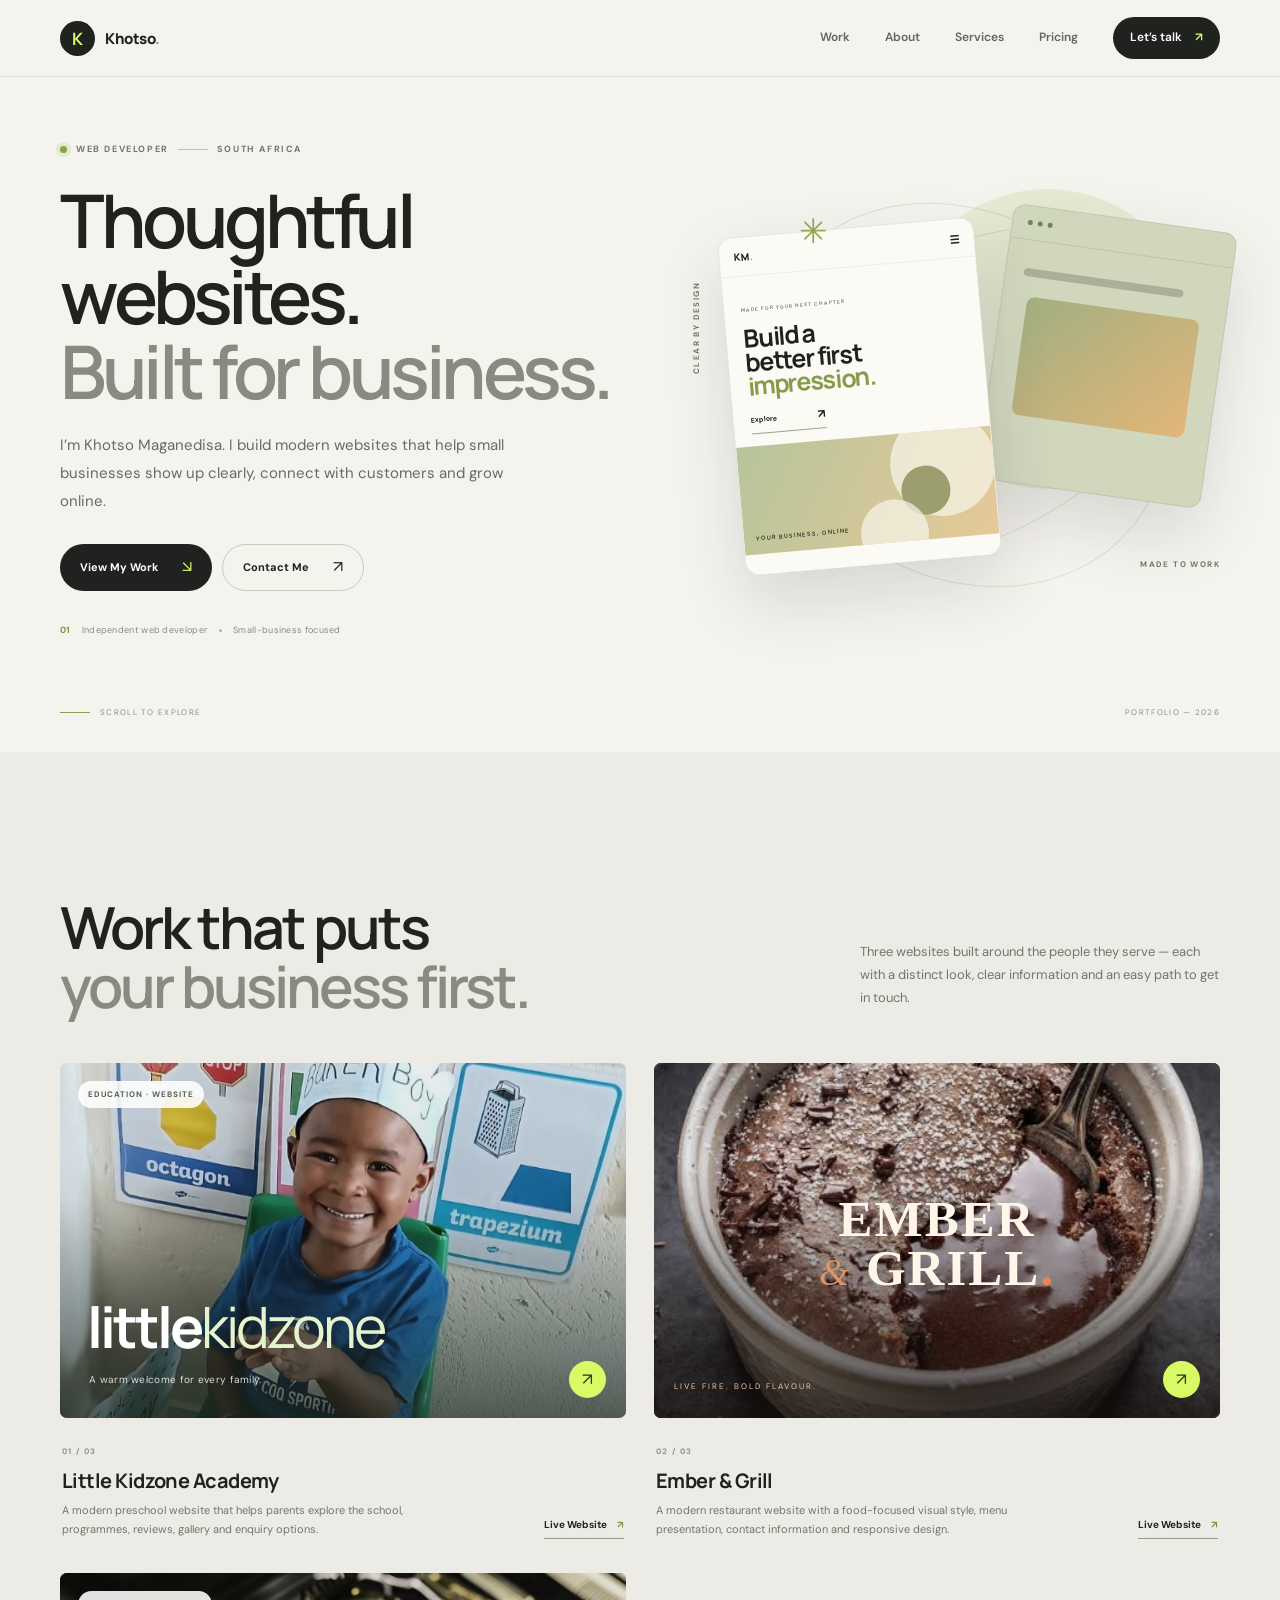
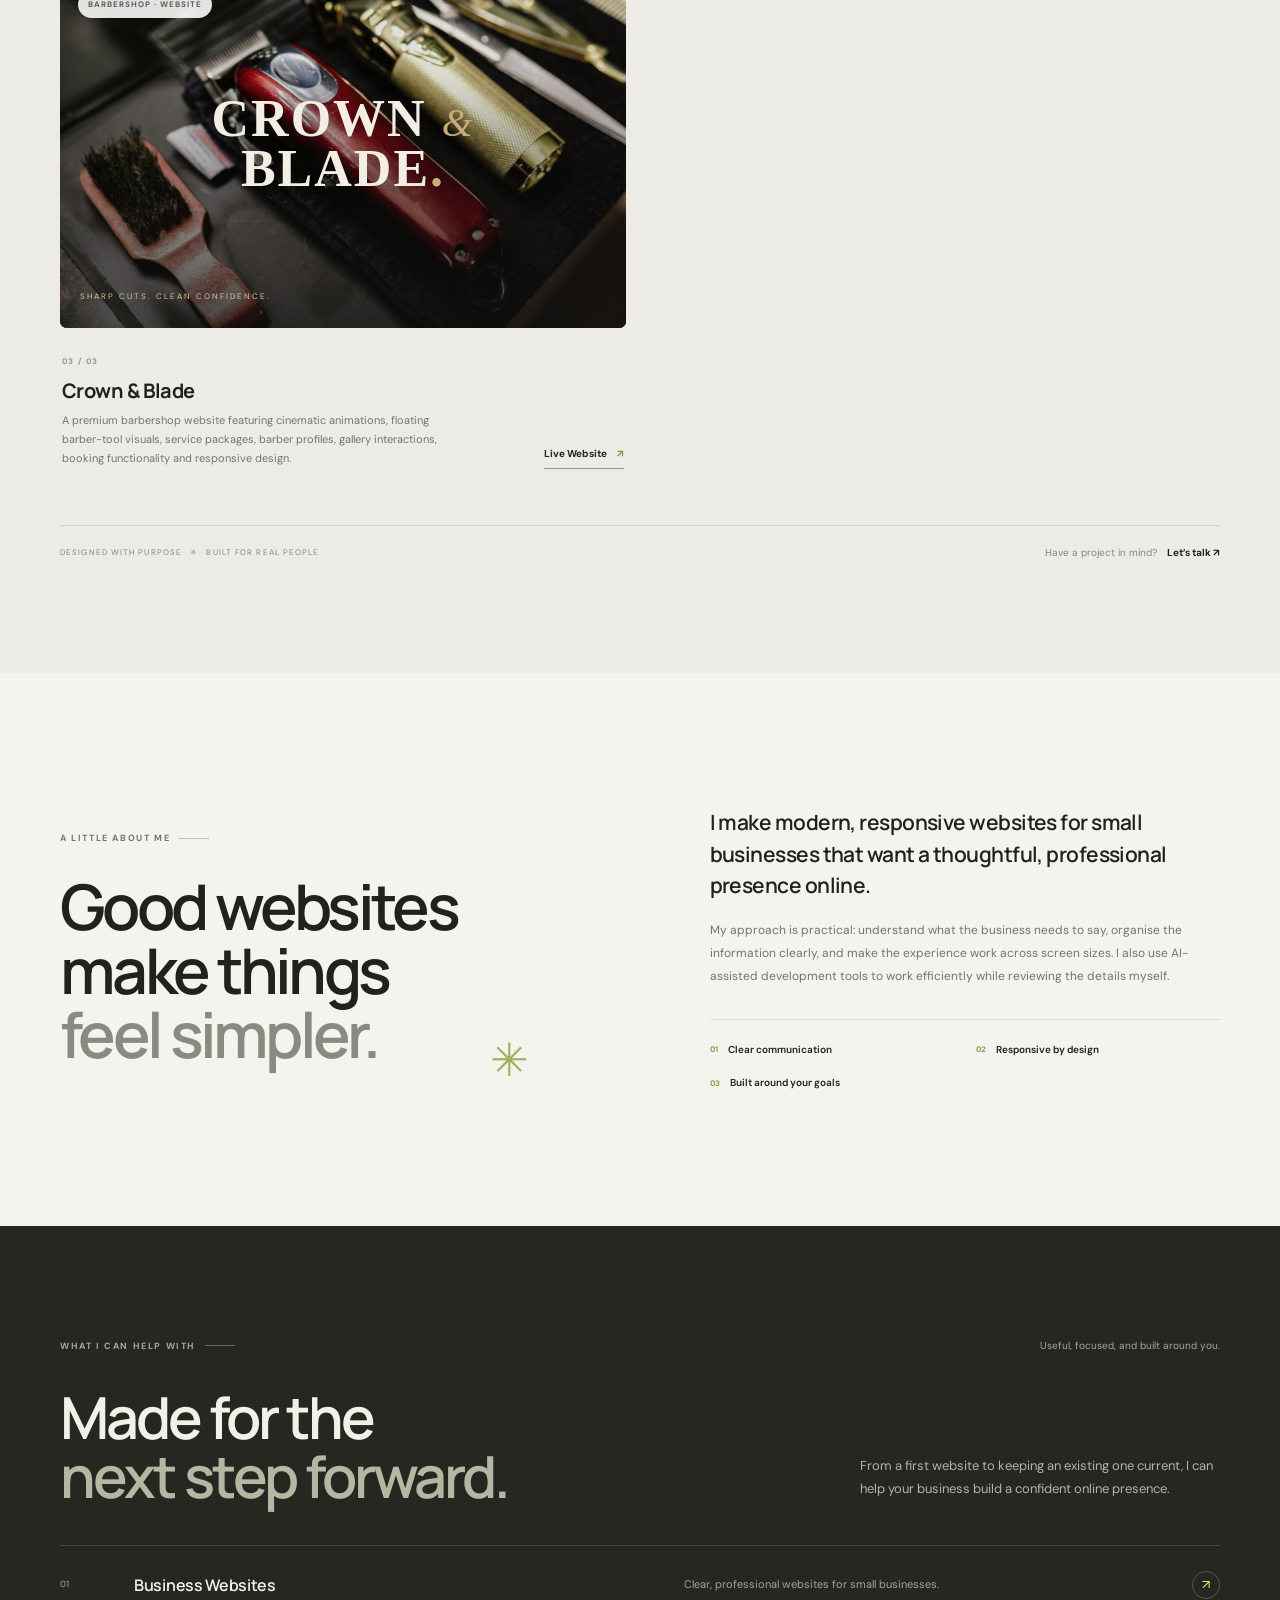
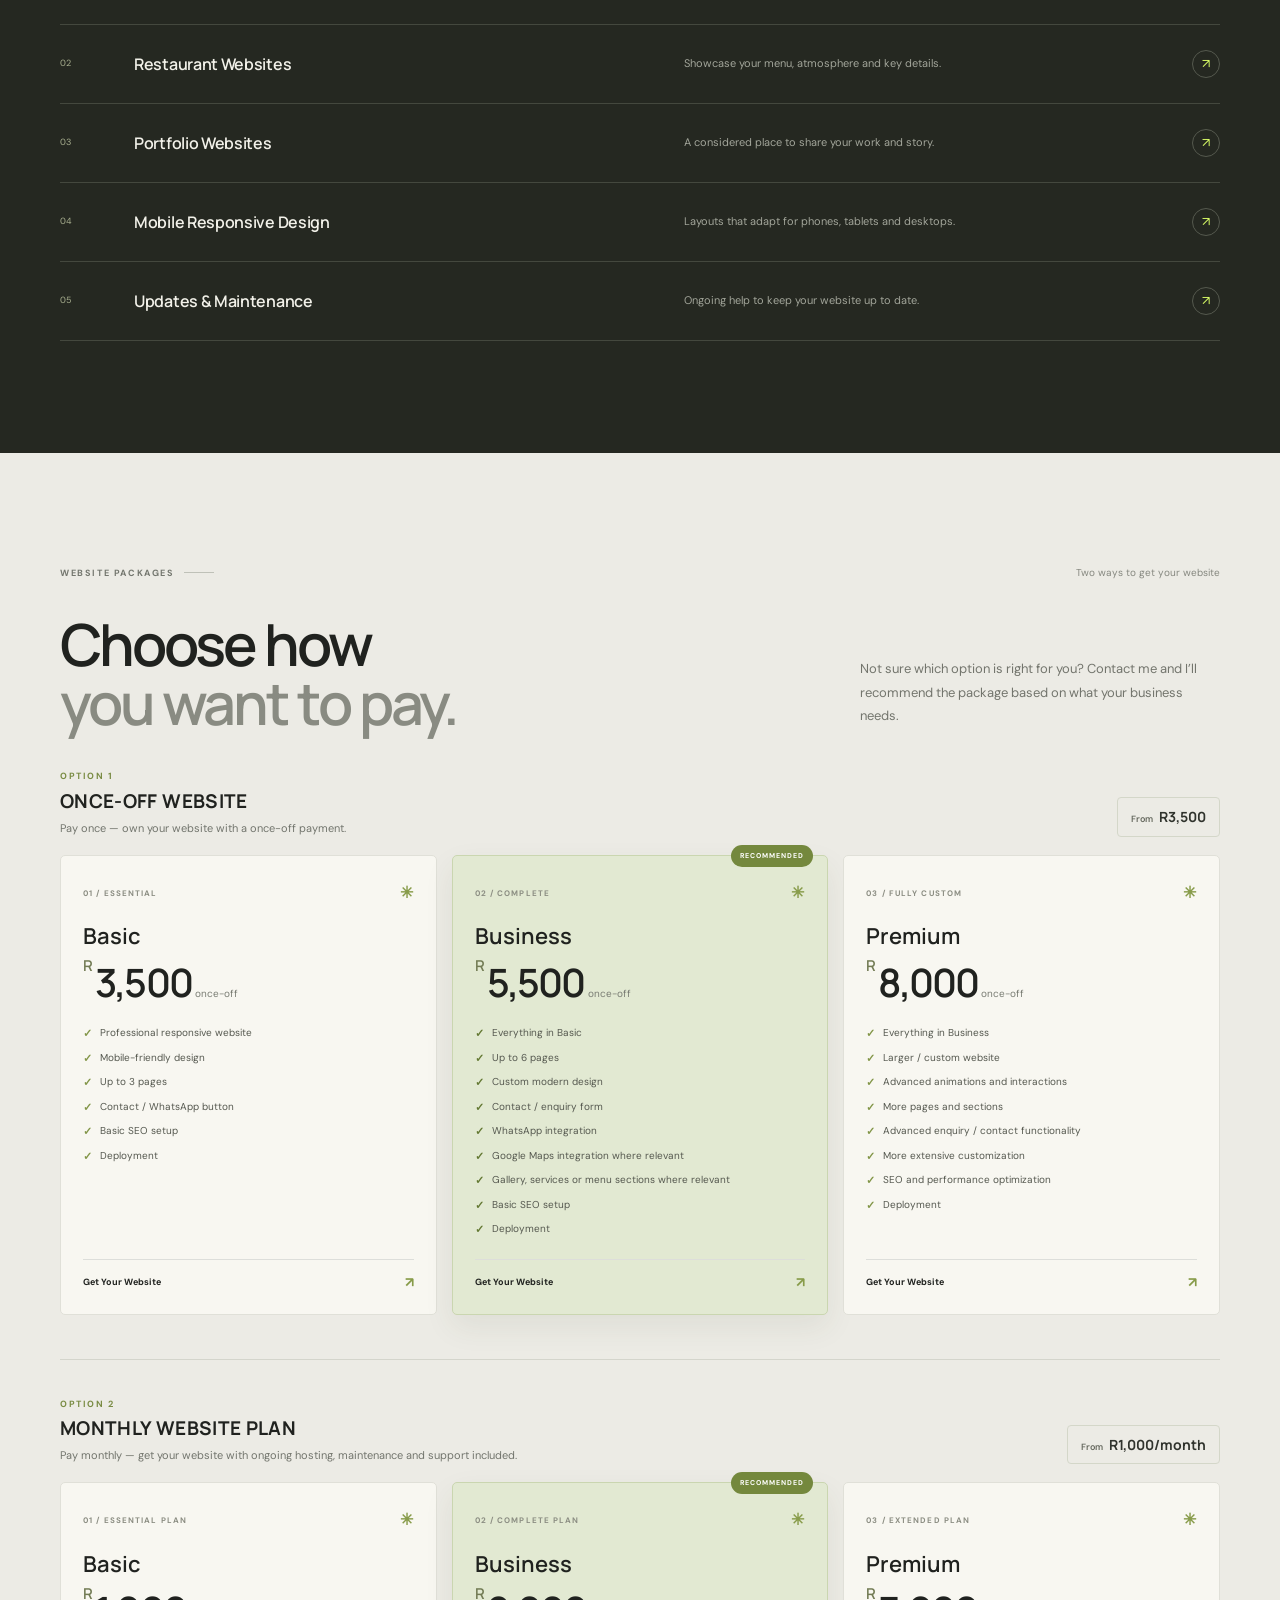
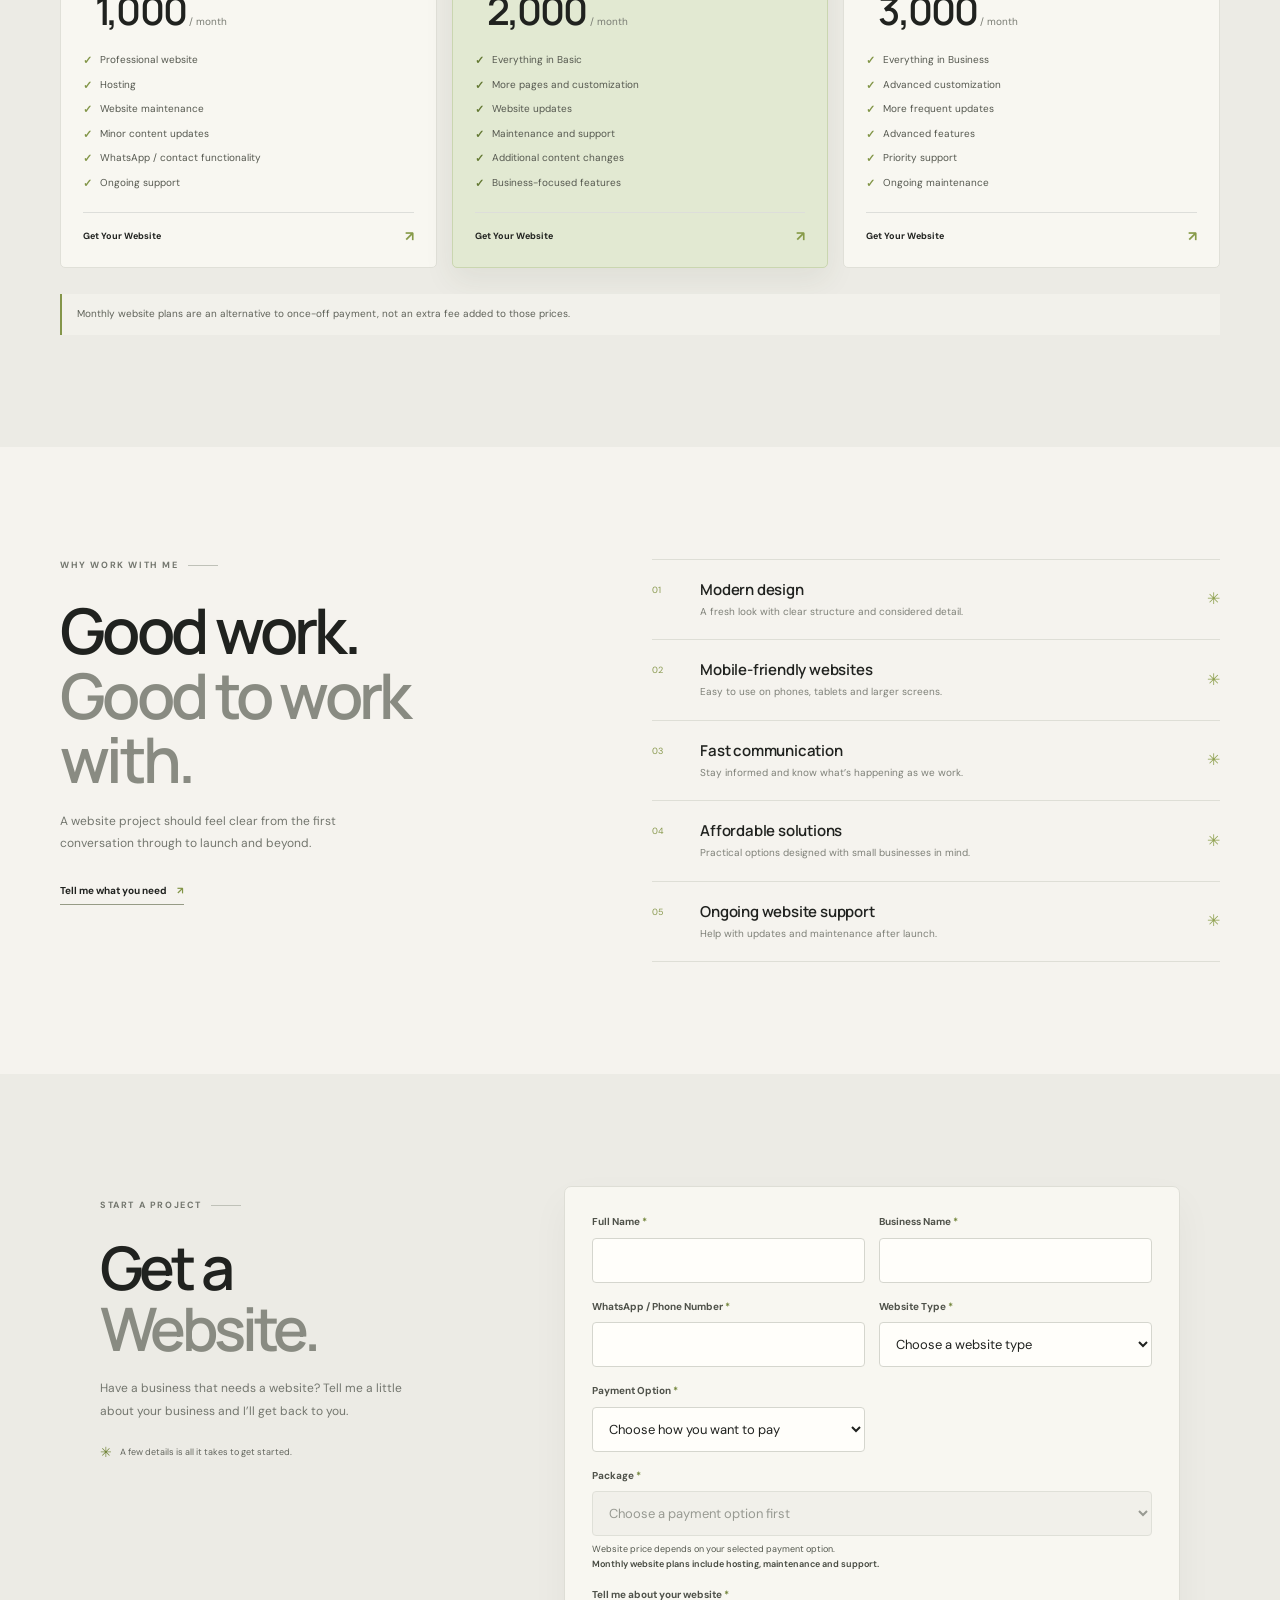
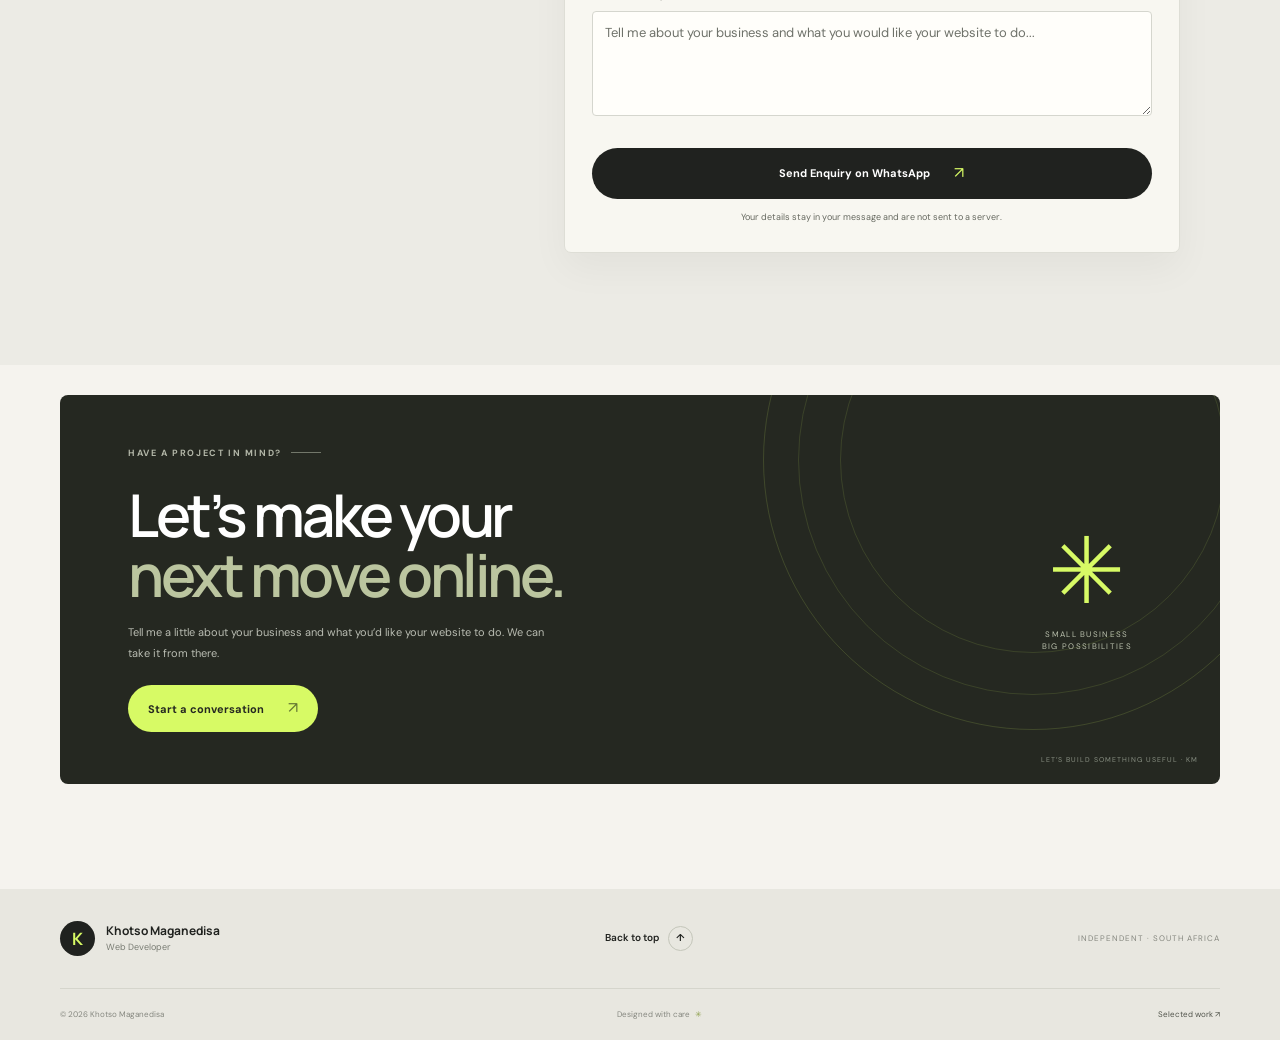
==== index.html @ d6eff024 "Add files via upload" ====
<!doctype html>
<html lang="en-ZA">
<head>
  <meta charset="utf-8">
  <meta name="viewport" content="width=device-width, initial-scale=1">
  <meta name="theme-color" content="#f5f3ee">
  <meta name="description" content="Khotso Maganedisa builds modern, responsive websites for small businesses.">
  <title>Khotso Maganedisa — Web Developer</title>
  <link rel="preconnect" href="https://fonts.googleapis.com">
  <link rel="preconnect" href="https://fonts.gstatic.com" crossorigin>
  <link href="https://fonts.googleapis.com/css2?family=DM+Sans:wght@400;500;600;700&family=Manrope:wght@400;500;600;700;800&display=swap" rel="stylesheet">
  <link rel="stylesheet" href="styles.css">
  <link rel="stylesheet" href="pricing.css">
  <link rel="stylesheet" href="enquiry.css">
  <script src="script.js" defer></script>
</head>
<body>
  <a class="skip-link" href="#main">Skip to content</a>
  <header class="site-header" id="top">
    <nav class="nav container" aria-label="Main navigation">
      <a class="brand" href="#top" aria-label="Khotso Maganedisa home"><span class="brand-mark">K</span><span>Khotso<span class="brand-dot">.</span></span></a>
      <button class="nav-toggle" type="button" aria-expanded="false" aria-controls="nav-links" aria-label="Open navigation"><span></span><span></span></button>
      <div class="nav-links" id="nav-links">
        <a href="#work">Work</a><a href="#about">About</a><a href="#services">Services</a><a href="#pricing">Pricing</a>
        <a class="nav-contact" href="#contact">Let’s talk <span aria-hidden="true">↗</span></a>
      </div>
    </nav>
  </header>

  <main id="main">
    <section class="hero container" aria-labelledby="hero-title">
      <div class="hero-copy reveal">
        <p class="eyebrow"><span class="status-dot"></span> WEB DEVELOPER <span class="eyebrow-line"></span> SOUTH AFRICA</p>
        <h1 id="hero-title">Thoughtful websites.<br><span>Built for business.</span></h1>
        <p class="hero-intro">I’m Khotso Maganedisa. I build modern websites that help small businesses show up clearly, connect with customers and grow online.</p>
        <div class="hero-actions"><a class="button button-dark" href="#work">View My Work <span aria-hidden="true">↘</span></a><a class="button button-outline" href="#contact">Contact Me <span aria-hidden="true">↗</span></a></div>
        <p class="hero-note"><span>01</span> Independent web developer <i></i> Small-business focused</p>
      </div>
      <div class="hero-art reveal" aria-label="Abstract portfolio illustration">
        <div class="art-orbit orbit-one"></div><div class="art-orbit orbit-two"></div><div class="art-sun"></div>
        <div class="art-card card-back"><span class="mini-window"><i></i><i></i><i></i></span><span class="back-lines"></span><span class="back-block"></span></div>
        <div class="art-card card-front"><div class="mock-top"><span>KM<span>.</span></span><span class="mock-menu">☰</span></div><div class="mock-copy"><small>MADE FOR YOUR NEXT CHAPTER</small><b>Build a<br>better first<br><em>impression.</em></b><span class="mock-cta">Explore <i>↗</i></span></div><div class="mock-image"><div class="mock-shape"></div><span>YOUR BUSINESS, ONLINE</span></div></div>
        <span class="art-label label-left">CLEAR BY DESIGN</span><span class="art-label label-right">MADE TO WORK</span><span class="art-spark">✳</span>
      </div>
      <a class="scroll-cue" href="#work"><span></span>SCROLL TO EXPLORE</a><span class="hero-index">PORTFOLIO — 2026</span>
    </section>

    <section class="work section" id="work">
      <div class="container">
        <div class="section-top reveal"><p class="eyebrow">SELECTED PROJECTS <span class="eyebrow-line"></span> 01—03</p><span class="section-aside">A closer look at what I build <b>↓</b></span></div>
        <div class="section-heading reveal"><h2>Work that puts<br><span>your business first.</span></h2><p>Three websites built around the people they serve — each with a distinct look, clear information and an easy path to get in touch.</p></div>
        <div class="project-grid">
          <article class="project-card project-kidzone reveal">
            <a class="project-visual kidzone-visual" href="https://xai-zen428.github.io/little-kidzone-academyWEB/" target="_blank" rel="noopener noreferrer" aria-label="Visit Little Kidzone Academy live website">
              <img src="assets/projects/little-kidzone.jpg" alt="A Little Kidzone Academy pupil taking part in a classroom activity" loading="lazy">
              <span class="visual-shade"></span><span class="project-type">EDUCATION · WEBSITE</span><span class="visual-title">little<span>kidzone</span></span><span class="visual-caption">A warm welcome for every family.</span><span class="visual-arrow" aria-hidden="true">↗</span>
            </a>
            <div class="project-info"><div><span class="project-count">01 / 03</span><h3>Little Kidzone Academy</h3><p>A modern preschool website that helps parents explore the school, programmes, reviews, gallery and enquiry options.</p></div><a class="text-link" href="https://xai-zen428.github.io/little-kidzone-academyWEB/" target="_blank" rel="noopener noreferrer">Live Website <span aria-hidden="true">↗</span></a></div>
          </article>
          <article class="project-card project-ember reveal">
            <a class="project-visual ember-visual" href="https://xai-zen428.github.io/ember-grill/" target="_blank" rel="noopener noreferrer" aria-label="Visit Ember and Grill live website">
              <img src="assets/projects/ember-grill.jpg" alt="Chocolate dessert featured in the Ember and Grill project" loading="lazy">
              <span class="ember-overlay"></span><span class="ember-wordmark">EMBER<br><i>&amp;</i> GRILL<span class="period">.</span></span><span class="ember-caption">LIVE FIRE. BOLD FLAVOUR.</span><span class="visual-arrow" aria-hidden="true">↗</span>
            </a>
            <div class="project-info"><div><span class="project-count">02 / 03</span><h3>Ember &amp; Grill</h3><p>A modern restaurant website with a food-focused visual style, menu presentation, contact information and responsive design.</p></div><a class="text-link" href="https://xai-zen428.github.io/ember-grill/" target="_blank" rel="noopener noreferrer">Live Website <span aria-hidden="true">↗</span></a></div>
          </article>
          <article class="project-card project-crown reveal">
            <a class="project-visual crown-visual" href="https://xai-zen428.github.io/Crown-Blade/" target="_blank" rel="noopener noreferrer" aria-label="Visit Crown and Blade live website">
              <img src="assets/projects/crown-blade.jpg" alt="Barber clippers, scissors and grooming tools" loading="lazy">
              <span class="crown-overlay"></span><span class="crown-wordmark">CROWN <i>&amp;</i><br>BLADE<span>.</span></span><span class="crown-caption">SHARP CUTS. CLEAN CONFIDENCE.</span><span class="project-type">BARBERSHOP · WEBSITE</span>
            </a>
            <div class="project-info"><div><span class="project-count">03 / 03</span><h3>Crown &amp; Blade</h3><p>A premium barbershop website featuring cinematic animations, floating barber-tool visuals, service packages, barber profiles, gallery interactions, booking functionality and responsive design.</p></div><a class="text-link" href="https://xai-zen428.github.io/Crown-Blade/" target="_blank" rel="noopener noreferrer">Live Website <span aria-hidden="true">↗</span></a></div>
          </article>
        </div>
        <div class="work-foot reveal"><span>DESIGNED WITH PURPOSE <i>✳</i> BUILT FOR REAL PEOPLE</span><a href="#contact">Have a project in mind? <b>Let’s talk ↗</b></a></div>
      </div>
    </section>

    <section class="about section" id="about">
      <div class="container about-grid">
        <div class="about-heading reveal"><p class="eyebrow">A LITTLE ABOUT ME <span class="eyebrow-line"></span></p><h2>Good websites<br>make things<br><span>feel simpler.</span></h2><span class="about-scribble" aria-hidden="true">✳</span></div>
        <div class="about-copy reveal"><p class="about-lead">I make modern, responsive websites for small businesses that want a thoughtful, professional presence online.</p><p>My approach is practical: understand what the business needs to say, organise the information clearly, and make the experience work across screen sizes. I also use AI-assisted development tools to work efficiently while reviewing the details myself.</p><div class="about-facts"><div><span>01</span><b>Clear communication</b></div><div><span>02</span><b>Responsive by design</b></div><div><span>03</span><b>Built around your goals</b></div></div></div>
      </div>
    </section>

    <section class="services section" id="services">
      <div class="container"><div class="section-top reveal"><p class="eyebrow">WHAT I CAN HELP WITH <span class="eyebrow-line"></span></p><span class="section-aside">Useful, focused, and built around you.</span></div><div class="section-heading reveal"><h2>Made for the<br><span>next step forward.</span></h2><p>From a first website to keeping an existing one current, I can help your business build a confident online presence.</p></div>
        <div class="service-list">
          <article class="service-item reveal"><span class="service-no">01</span><h3>Business Websites</h3><p>Clear, professional websites for small businesses.</p><span class="service-icon" aria-hidden="true">↗</span></article>
          <article class="service-item reveal"><span class="service-no">02</span><h3>Restaurant Websites</h3><p>Showcase your menu, atmosphere and key details.</p><span class="service-icon" aria-hidden="true">↗</span></article>
          <article class="service-item reveal"><span class="service-no">03</span><h3>Portfolio Websites</h3><p>A considered place to share your work and story.</p><span class="service-icon" aria-hidden="true">↗</span></article>
          <article class="service-item reveal"><span class="service-no">04</span><h3>Mobile Responsive Design</h3><p>Layouts that adapt for phones, tablets and desktops.</p><span class="service-icon" aria-hidden="true">↗</span></article>
          <article class="service-item reveal"><span class="service-no">05</span><h3>Updates &amp; Maintenance</h3><p>Ongoing help to keep your website up to date.</p><span class="service-icon" aria-hidden="true">↗</span></article>
        </div>
      </div>
    </section>

    <section class="pricing section" id="pricing">
      <div class="container"><div class="section-top reveal"><p class="eyebrow">WEBSITE PACKAGES <span class="eyebrow-line"></span></p><span class="section-aside">Two ways to get your website</span></div><div class="section-heading reveal"><h2>Choose how<br><span>you want to pay.</span></h2><p>Not sure which option is right for you? Contact me and I’ll recommend the package based on what your business needs.</p></div>
        <section class="pricing-option-group reveal" aria-labelledby="once-off-title">
          <div class="pricing-group-heading"><div><p class="eyebrow">OPTION 1</p><h3 id="once-off-title">ONCE-OFF WEBSITE</h3><p>Pay once — own your website with a once-off payment.</p></div><strong class="pricing-from">From <span>R3,500</span></strong></div>
          <div class="pricing-grid">
            <article class="price-card"><div class="price-head"><span>01 / ESSENTIAL</span><span class="price-icon">✳</span></div><h3>Basic</h3><p class="price-value"><span>R</span>3,500<small> once-off</small></p><ul class="price-features"><li>Professional responsive website</li><li>Mobile-friendly design</li><li>Up to 3 pages</li><li>Contact / WhatsApp button</li><li>Basic SEO setup</li><li>Deployment</li></ul><a class="price-link" href="#get-website" data-payment-option="once-off" data-package="basic">Get Your Website <span>↗</span></a></article>
            <article class="price-card price-featured"><div class="price-head"><span>02 / COMPLETE</span><span class="price-icon">✳</span></div><h3>Business</h3><p class="price-value"><span>R</span>5,500<small> once-off</small></p><ul class="price-features"><li>Everything in Basic</li><li>Up to 6 pages</li><li>Custom modern design</li><li>Contact / enquiry form</li><li>WhatsApp integration</li><li>Google Maps integration where relevant</li><li>Gallery, services or menu sections where relevant</li><li>Basic SEO setup</li><li>Deployment</li></ul><a class="price-link" href="#get-website" data-payment-option="once-off" data-package="business">Get Your Website <span>↗</span></a><span class="popular-tag">RECOMMENDED</span></article>
            <article class="price-card"><div class="price-head"><span>03 / FULLY CUSTOM</span><span class="price-icon">✳</span></div><h3>Premium</h3><p class="price-value"><span>R</span>8,000<small> once-off</small></p><ul class="price-features"><li>Everything in Business</li><li>Larger / custom website</li><li>Advanced animations and interactions</li><li>More pages and sections</li><li>Advanced enquiry / contact functionality</li><li>More extensive customization</li><li>SEO and performance optimization</li><li>Deployment</li></ul><a class="price-link" href="#get-website" data-payment-option="once-off" data-package="premium">Get Your Website <span>↗</span></a></article>
          </div>
        </section>
        <section class="pricing-option-group monthly-pricing-group reveal" aria-labelledby="monthly-title">
          <div class="pricing-group-heading"><div><p class="eyebrow">OPTION 2</p><h3 id="monthly-title">MONTHLY WEBSITE PLAN</h3><p>Pay monthly — get your website with ongoing hosting, maintenance and support included.</p></div><strong class="pricing-from">From <span>R1,000/month</span></strong></div>
          <div class="pricing-grid">
            <article class="price-card"><div class="price-head"><span>01 / ESSENTIAL PLAN</span><span class="price-icon">✳</span></div><h3>Basic</h3><p class="price-value"><span>R</span>1,000<small> / month</small></p><ul class="price-features"><li>Professional website</li><li>Hosting</li><li>Website maintenance</li><li>Minor content updates</li><li>WhatsApp / contact functionality</li><li>Ongoing support</li></ul><a class="price-link" href="#get-website" data-payment-option="monthly" data-package="basic">Get Your Website <span>↗</span></a></article>
            <article class="price-card price-featured"><div class="price-head"><span>02 / COMPLETE PLAN</span><span class="price-icon">✳</span></div><h3>Business</h3><p class="price-value"><span>R</span>2,000<small> / month</small></p><ul class="price-features"><li>Everything in Basic</li><li>More pages and customization</li><li>Website updates</li><li>Maintenance and support</li><li>Additional content changes</li><li>Business-focused features</li></ul><a class="price-link" href="#get-website" data-payment-option="monthly" data-package="business">Get Your Website <span>↗</span></a><span class="popular-tag">RECOMMENDED</span></article>
            <article class="price-card"><div class="price-head"><span>03 / EXTENDED PLAN</span><span class="price-icon">✳</span></div><h3>Premium</h3><p class="price-value"><span>R</span>3,000<small> / month</small></p><ul class="price-features"><li>Everything in Business</li><li>Advanced customization</li><li>More frequent updates</li><li>Advanced features</li><li>Priority support</li><li>Ongoing maintenance</li></ul><a class="price-link" href="#get-website" data-payment-option="monthly" data-package="premium">Get Your Website <span>↗</span></a></article>
          </div>
        </section>
        <p class="pricing-model-note reveal">Monthly website plans are an alternative to once-off payment, not an extra fee added to those prices.</p>
      </div>
    </section>

    <section class="reasons section">
      <div class="container reasons-grid"><div class="reasons-heading reveal"><p class="eyebrow">WHY WORK WITH ME <span class="eyebrow-line"></span></p><h2>Good work.<br><span>Good to work with.</span></h2><p>A website project should feel clear from the first conversation through to launch and beyond.</p><a href="#contact" class="text-link">Tell me what you need <span>↗</span></a></div>
        <div class="reason-list"><div class="reason reveal"><span>01</span><div><h3>Modern design</h3><p>A fresh look with clear structure and considered detail.</p></div><i>✳</i></div><div class="reason reveal"><span>02</span><div><h3>Mobile-friendly websites</h3><p>Easy to use on phones, tablets and larger screens.</p></div><i>✳</i></div><div class="reason reveal"><span>03</span><div><h3>Fast communication</h3><p>Stay informed and know what’s happening as we work.</p></div><i>✳</i></div><div class="reason reveal"><span>04</span><div><h3>Affordable solutions</h3><p>Practical options designed with small businesses in mind.</p></div><i>✳</i></div><div class="reason reveal"><span>05</span><div><h3>Ongoing website support</h3><p>Help with updates and maintenance after launch.</p></div><i>✳</i></div></div>
      </div>
    </section>

    <section class="get-website section" id="get-website" aria-labelledby="get-website-title">
      <div class="container enquiry-layout">
        <div class="enquiry-intro reveal">
          <p class="eyebrow">START A PROJECT <span class="eyebrow-line"></span></p>
          <h2 id="get-website-title">Get a<br><span>Website.</span></h2>
          <p>Have a business that needs a website? Tell me a little about your business and I’ll get back to you.</p>
          <span class="enquiry-note"><i aria-hidden="true">✳</i> A few details is all it takes to get started.</span>
        </div>
        <form class="website-form reveal" id="website-enquiry-form" novalidate>
          <div class="form-fields">
            <div class="form-field">
              <label for="enquiry-name">Full Name <span aria-hidden="true">*</span></label>
              <input id="enquiry-name" name="name" type="text" autocomplete="name" required>
            </div>
            <div class="form-field">
              <label for="enquiry-business">Business Name <span aria-hidden="true">*</span></label>
              <input id="enquiry-business" name="business" type="text" autocomplete="organization" required>
            </div>
            <div class="form-field">
              <label for="enquiry-phone">WhatsApp / Phone Number <span aria-hidden="true">*</span></label>
              <input id="enquiry-phone" name="phone" type="tel" autocomplete="tel" required>
            </div>
            <div class="form-field">
              <label for="enquiry-type">Website Type <span aria-hidden="true">*</span></label>
              <select id="enquiry-type" name="websiteType" required>
                <option value="">Choose a website type</option>
                <option>Business Website</option>
                <option>Restaurant Website</option>
                <option>Portfolio Website</option>
                <option>E-commerce Website</option>
                <option>School / Academy Website</option>
                <option>Other</option>
              </select>
            </div>
            <div class="form-field">
              <label for="enquiry-payment-option">Payment Option <span aria-hidden="true">*</span></label>
              <select id="enquiry-payment-option" name="paymentOption" required>
                <option value="">Choose how you want to pay</option>
                <option value="once-off">Once-off website</option>
                <option value="monthly">Monthly website plan</option>
                <option value="advice">Not sure — I need advice</option>
              </select>
            </div>
            <div class="form-field form-field-wide">
              <label for="enquiry-budget">Package <span aria-hidden="true">*</span></label>
              <select id="enquiry-budget" name="package" required disabled>
                <option value="">Choose a payment option first</option>
              </select>
              <p class="package-pricing-note">Website price depends on your selected payment option.<br><span>Monthly website plans include hosting, maintenance and support.</span></p>
            </div>
            <div class="form-field form-field-wide">
              <label for="enquiry-details">Tell me about your website <span aria-hidden="true">*</span></label>
              <textarea id="enquiry-details" name="details" rows="4" placeholder="Tell me about your business and what you would like your website to do..." required></textarea>
            </div>
          </div>
          <p class="form-feedback" id="enquiry-feedback" role="status" aria-live="polite"></p>
          <button class="button button-dark enquiry-submit" type="submit">Send Enquiry on WhatsApp <span aria-hidden="true">↗</span></button>
          <p class="form-privacy">Your details stay in your message and are not sent to a server.</p>
        </form>
      </div>
    </section>

    <section class="contact section" id="contact"><div class="container contact-panel reveal"><div class="contact-orbit" aria-hidden="true"></div><div class="contact-copy"><p class="eyebrow">HAVE A PROJECT IN MIND? <span class="eyebrow-line"></span></p><h2>Let’s make your<br><span>next move online.</span></h2><p>Tell me a little about your business and what you’d like your website to do. We can take it from there.</p><a class="button button-light" href="https://wa.me/27706913854?text=Hi%20Khotso%2C%20I%27m%20interested%20in%20getting%20a%20website.%20I%27d%20like%20to%20discuss%20my%20project." target="_blank" rel="noopener noreferrer">Start a conversation <span aria-hidden="true">↗</span></a></div><div class="contact-side"><span class="contact-asterisk">✳</span><span>SMALL BUSINESS<br>BIG POSSIBILITIES</span></div><span class="contact-index">LET’S BUILD SOMETHING USEFUL · KM</span></div></section>
  </main>
  <footer class="footer"><div class="container footer-main"><a class="footer-brand" href="#top"><span class="brand-mark">K</span><span><b>Khotso Maganedisa</b><small>Web Developer</small></span></a><a href="#top" class="back-top">Back to top <span>↑</span></a><span class="footer-location">INDEPENDENT · SOUTH AFRICA</span></div><div class="container footer-bottom"><span>© <span id="year"></span> Khotso Maganedisa</span><span>Designed with care <i>✳</i></span><a href="#work">Selected work <span>↗</span></a></div></footer>
</body>
</html>
---- styles.css ----
:root{--paper:#f5f3ee;--white:#fff;--ink:#20221f;--muted:#777a72;--line:#deded6;--acid:#d7fa65;--dark:#22251f;--orange:#d8704a;--sans:'DM Sans',Arial,sans-serif;--display:'Manrope','DM Sans',sans-serif;--wrap:1160px}*{box-sizing:border-box}html{scroll-behavior:smooth;scroll-padding-top:84px}body{margin:0;background:var(--paper);color:var(--ink);font:15px/1.65 var(--sans);-webkit-font-smoothing:antialiased}a{color:inherit;text-decoration:none}button{font:inherit}.container{width:min(var(--wrap),calc(100% - 72px));margin-inline:auto}.section{padding:112px 0}.skip-link{position:absolute;z-index:99;top:-60px;left:16px;padding:12px 16px;background:var(--acid);color:var(--ink)}.skip-link:focus{top:12px}.site-header{position:sticky;z-index:30;top:0;background:rgba(245,243,238,.94);backdrop-filter:blur(16px);border-bottom:1px solid rgba(32,34,31,.08)}.nav{height:76px;display:flex;align-items:center;justify-content:space-between}.brand{display:flex;align-items:center;gap:10px;font:800 15px var(--display);letter-spacing:-.5px}.brand-mark{display:grid;place-items:center;width:35px;height:35px;border-radius:50%;background:var(--ink);color:var(--acid);font:700 17px var(--display)}.brand-dot{color:#8d9f43}.nav-links{display:flex;align-items:center;gap:35px;font-size:12px;font-weight:600;color:#62645e}.nav-links>a{transition:color .2s}.nav-links>a:hover{color:var(--ink)}.nav-links .nav-contact{padding:11px 17px;border-radius:99px;background:var(--ink);color:white}.nav-contact span{margin-left:10px;color:var(--acid)}.nav-toggle{display:none}.hero{min-height:675px;position:relative;display:grid;grid-template-columns:1.07fr .93fr;align-items:center;gap:55px;padding-top:66px;padding-bottom:105px}.hero-copy{position:relative;z-index:2}.eyebrow{display:flex;align-items:center;gap:9px;margin:0 0 26px;color:#73766e;font:700 9px/1.4 var(--sans);letter-spacing:1.6px}.status-dot{width:7px;height:7px;border-radius:50%;background:#87a73c;box-shadow:0 0 0 4px rgba(135,167,60,.14)}.eyebrow-line{width:30px;height:1px;background:#bfc1b8}.hero h1,.section-heading h2,.about-heading h2,.reasons-heading h2,.contact h2{margin:0;font:600 clamp(44px,6vw,74px)/1.02 var(--display);letter-spacing:-4.5px}.hero h1 span,.section-heading h2 span,.about-heading h2 span,.reasons-heading h2 span,.contact h2 span{color:#898b82}.hero-intro{max-width:455px;margin:24px 0 28px;color:#686b63;font-size:15px;line-height:1.85}.hero-actions{display:flex;gap:10px;flex-wrap:wrap}.button{display:inline-flex;align-items:center;justify-content:center;gap:24px;min-height:47px;padding:0 20px;border-radius:99px;font-size:11px;font-weight:700;transition:transform .2s,background .2s,color .2s,box-shadow .2s}.button:hover{transform:translateY(-3px);box-shadow:0 10px 22px rgba(25,28,22,.12)}.button span{font-size:16px;font-weight:400}.button-dark{background:var(--ink);color:white}.button-dark span{color:var(--acid)}.button-dark:hover{background:#3c4036}.button-outline{border:1px solid #c7c9bf}.button-outline:hover{background:white}.hero-note{display:flex;align-items:center;gap:11px;margin-top:32px;color:#8a8c84;font-size:9px;letter-spacing:.3px}.hero-note span{color:#81923e;font-weight:700}.hero-note i{width:3px;height:3px;border-radius:50%;background:#b3b5ad}.hero-art{position:relative;height:438px;display:grid;place-items:center;isolation:isolate}.art-orbit{position:absolute;border:1px solid rgba(90,102,59,.15);border-radius:50%;transform:rotate(-27deg)}.orbit-one{width:480px;height:290px}.orbit-two{width:430px;height:360px;transform:rotate(35deg)}.art-sun{position:absolute;width:300px;height:300px;border-radius:50%;background:#e6ebd4;right:23px;top:13px;z-index:-1}.art-card{position:absolute;border:1px solid rgba(32,34,31,.09);box-shadow:0 28px 65px rgba(41,43,35,.14);overflow:hidden}.card-back{width:226px;height:278px;top:41px;right:0;border-radius:13px;background:#d0d7bd;transform:rotate(8deg)}.mini-window{display:flex;gap:5px;padding:14px 15px;border-bottom:1px solid rgba(32,34,31,.1)}.mini-window i{width:5px;height:5px;border-radius:50%;background:#74805f}.back-lines{display:block;width:72%;height:8px;margin:28px 18px 11px;border-radius:9px;background:rgba(40,45,33,.23)}.back-block{display:block;width:78%;height:119px;margin:20px auto;border-radius:8px;background:linear-gradient(135deg,#a1af81,#e3b679)}.card-front{left:25px;top:51px;width:257px;height:339px;border-radius:14px;background:#fbfaf5;transform:rotate(-5deg)}.mock-top{height:39px;display:flex;align-items:center;justify-content:space-between;padding:0 14px;border-bottom:1px solid #eeede7;font:800 10px var(--display)}.mock-top>span:first-child span{color:#95a94d}.mock-menu{font-size:11px}.mock-copy{padding:18px 17px 12px}.mock-copy small{font-size:5px;font-weight:700;letter-spacing:1px;color:#83867c}.mock-copy b{display:block;margin-top:7px;font:700 25px/.97 var(--display);letter-spacing:-1.3px}.mock-copy em{color:#879b4c;font-style:normal}.mock-cta{display:flex;justify-content:space-between;align-items:center;width:75px;margin-top:11px;padding-bottom:4px;border-bottom:1px solid #9ca789;font-size:7px;font-weight:700}.mock-cta i{font-size:12px;font-style:normal}.mock-image{height:108px;position:relative;overflow:hidden;background:linear-gradient(120deg,#b7c49b,#e6c998)}.mock-image:before,.mock-image:after,.mock-shape{content:'';position:absolute;display:block;border-radius:50%;background:rgba(250,248,237,.68)}.mock-image:before{width:105px;height:105px;right:-2px;top:-19px}.mock-image:after{width:68px;height:68px;right:70px;bottom:-25px}.mock-shape{width:49px;height:49px;right:45px;top:34px;background:#9d9e6f}.mock-image span{position:absolute;z-index:1;bottom:10px;left:12px;color:#3d4931;font-size:6px;font-weight:700;letter-spacing:1px}.art-label{position:absolute;z-index:3;color:#70776a;font-size:8px;font-weight:700;letter-spacing:1.4px}.label-left{left:-16px;top:106px;writing-mode:vertical-rl;transform:rotate(180deg)}.label-right{right:0;bottom:43px}.art-spark{position:absolute;top:28px;left:93px;color:#91a44e;font-size:34px}.scroll-cue,.hero-index{position:absolute;bottom:33px;color:#8b8d84;font-size:8px;letter-spacing:1.3px}.scroll-cue{left:0;display:flex;align-items:center;gap:10px}.scroll-cue span{width:30px;height:1px;background:#8b9e52}.hero-index{right:0}.work{padding-top:95px;background:#ecebe5}.section-top{display:flex;justify-content:space-between;align-items:center}.section-top .eyebrow{margin:0}.section-aside{color:#85877f;font-size:10px}.section-aside b{margin-left:11px;color:#8da14e}.section-heading{display:flex;justify-content:space-between;align-items:end;gap:30px;margin:33px 0 48px}.section-heading h2{font-size:clamp(40px,5vw,58px);letter-spacing:-3px}.section-heading p{width:min(360px,40%);margin:0 0 5px;color:#73756d;font-size:13px;line-height:1.8}.project-grid{display:grid;grid-template-columns:1fr 1fr;gap:28px}.project-card{min-width:0}.project-visual{height:355px;position:relative;display:block;overflow:hidden;border-radius:7px;background:#c8ceba}.project-visual>img{position:absolute;width:100%;height:100%;object-fit:cover;transition:transform .6s cubic-bezier(.2,.8,.2,1),filter .4s}.project-visual:hover>img{transform:scale(1.045)}.kidzone-visual>img{object-position:center 40%;filter:saturate(.82)}.visual-shade{position:absolute;inset:0;background:linear-gradient(180deg,rgba(26,39,33,.08),rgba(28,42,34,.13) 39%,rgba(27,42,34,.72))}.project-type{position:absolute;top:18px;left:18px;padding:7px 10px;border-radius:99px;background:rgba(255,255,255,.88);color:#575f50;font-size:8px;font-weight:700;letter-spacing:1px}.visual-title{position:absolute;left:27px;bottom:65px;color:white;font:700 clamp(37px,5vw,57px)/.95 var(--display);letter-spacing:-3px}.visual-title span{font-weight:400;color:#e6f4ce}.visual-caption{position:absolute;bottom:29px;left:29px;color:rgba(255,255,255,.83);font-size:10px;letter-spacing:.3px}.visual-arrow{position:absolute;right:20px;bottom:20px;display:grid;place-items:center;width:37px;height:37px;border-radius:50%;background:var(--acid);color:#31352b;font-size:17px;transition:transform .25s}.project-visual:hover .visual-arrow{transform:rotate(45deg)}.ember-visual{background:#2c211c}.ember-visual>img{object-position:center 54%;filter:saturate(.83)}.ember-overlay{position:absolute;inset:0;background:linear-gradient(180deg,rgba(20,16,13,.12),rgba(19,15,12,.08) 28%,rgba(22,17,14,.76))}.ember-wordmark{position:absolute;top:50%;left:50%;transform:translate(-50%,-46%);color:#fff6e9;text-align:center;font:600 clamp(35px,4.3vw,51px)/.95 Georgia,serif;letter-spacing:2px;text-shadow:0 3px 18px rgba(0,0,0,.35)}.ember-wordmark i{color:#e19465;font-size:.76em;font-weight:400}.ember-wordmark .period{color:#ee8550}.ember-caption{position:absolute;left:20px;bottom:25px;color:#f1c8aa;font-size:8px;letter-spacing:2px}.project-info{display:flex;justify-content:space-between;align-items:end;gap:18px;padding:19px 2px 6px}.project-count{color:#92948b;font-size:8px;font-weight:700;letter-spacing:1.4px}.project-info h3{margin:5px 0 7px;font:700 20px var(--display);letter-spacing:-.55px}.project-info p{max-width:390px;margin:0;color:#73766e;font-size:11px;line-height:1.75}.text-link{flex:none;padding:0 0 5px;border-bottom:1px solid #969b86;font-size:10px;font-weight:700;transition:color .2s,border-color .2s}.text-link span{margin-left:8px;color:#829547}.text-link:hover{color:#74863d;border-color:#74863d}.work-foot{display:flex;justify-content:space-between;align-items:center;margin-top:50px;padding-top:19px;border-top:1px solid #d4d4cc;color:#83867d;font-size:8px;letter-spacing:1.1px}.work-foot i{padding-inline:5px;color:#91a14f;font-style:normal}.work-foot a{font-size:10px;letter-spacing:0}.work-foot b{margin-left:7px;color:var(--ink)}.about-grid{display:grid;grid-template-columns:1fr 1fr;gap:12%;align-items:center}.about-heading{position:relative}.about-heading h2,.reasons-heading h2{font-size:clamp(42px,5.5vw,63px);letter-spacing:-3.7px}.about-heading .eyebrow{margin-bottom:29px}.about-scribble{position:absolute;right:41px;bottom:-32px;color:#a2b15e;font-size:46px}.about-copy{padding:22px 0}.about-lead{margin:0 0 17px;font:600 21px/1.5 var(--display);letter-spacing:-.55px}.about-copy>p:not(.about-lead){max-width:490px;color:#72756d;font-size:12px;line-height:1.95}.about-facts{display:grid;grid-template-columns:1fr 1fr;gap:17px 22px;margin-top:30px;padding-top:22px;border-top:1px solid var(--line)}.about-facts div{display:flex;align-items:center;gap:10px;font-size:10px}.about-facts span{color:#889b49;font-size:8px;font-weight:700}.about-facts b{font-weight:600}.services{background:#252821;color:#f2f1e9}.services .eyebrow,.services .section-aside{color:#a5a89b}.services .eyebrow-line{background:#65695d}.services .section-heading{margin-bottom:39px}.services .section-heading h2 span{color:#b2b8a2}.services .section-heading p{color:#b2b4aa}.service-list{border-top:1px solid #44483e}.service-item{display:grid;grid-template-columns:54px 1.1fr 1fr 35px;align-items:center;gap:20px;min-height:79px;border-bottom:1px solid #44483e;transition:padding .25s,background .25s}.service-item:hover{padding-inline:12px;background:rgba(255,255,255,.025)}.service-no{color:#a8af8f;font-size:9px}.service-item h3{margin:0;font:600 16px var(--display);letter-spacing:-.3px}.service-item p{margin:0;color:#a2a59a;font-size:11px}.service-icon{justify-self:end;display:grid;place-items:center;width:28px;height:28px;border:1px solid #55594e;border-radius:50%;color:var(--acid);font-size:13px;transition:transform .2s,background .2s,color .2s}.service-item:hover .service-icon{transform:rotate(45deg);background:var(--acid);color:#242821}.pricing{background:#ecebe5}.pricing .section-heading{margin-bottom:40px}.pricing-grid{display:grid;grid-template-columns:repeat(3,1fr);gap:15px}.price-card{position:relative;display:flex;flex-direction:column;min-height:267px;padding:22px;background:#f8f7f1;border:1px solid #e0e0d8;border-radius:5px;transition:transform .25s,box-shadow .25s}.price-card:hover{transform:translateY(-5px);box-shadow:0 15px 35px rgba(31,34,27,.08)}.price-featured{background:#e2e9d2;border-color:#d6dfc1}.price-head{display:flex;justify-content:space-between;align-items:center;color:#8b8d82;font-size:8px;font-weight:700;letter-spacing:1.1px}.price-icon{color:#889c4b;font-size:16px}.price-card h3{margin:20px 0 0;font:600 20px var(--display)}.price-value{margin:1px 0 0;font:600 clamp(29px,3.4vw,40px)/1.35 var(--display);letter-spacing:-2px}.price-value>span{margin-right:2px;color:#727b54;font-size:15px;vertical-align:top;letter-spacing:0}.price-value small{color:#797c73;font:400 10px var(--sans);letter-spacing:0}.price-desc{max-width:245px;margin:6px 0 21px;color:#777a71;font-size:10px;line-height:1.7}.price-link{display:flex;justify-content:space-between;align-items:center;margin-top:auto;padding-top:12px;border-top:1px solid #dddeda;font-size:9px;font-weight:700}.price-link span{color:#879b49;font-size:14px}.popular-tag{position:absolute;top:-11px;right:15px;padding:5px 9px;border-radius:99px;background:#879b49;color:white;font-size:7px;font-weight:700;letter-spacing:.8px}.pricing-note{display:flex;align-items:start;gap:9px;margin:18px 0 0;color:#777a71;font-size:10px}.pricing-note span{color:#84964a}.reasons-grid{display:grid;grid-template-columns:.9fr 1.1fr;gap:11%;align-items:start}.reasons-heading{position:sticky;top:130px}.reasons-heading .eyebrow{margin-bottom:27px}.reasons-heading>p:not(.eyebrow){max-width:340px;margin:19px 0;color:#73766e;font-size:12px;line-height:1.85}.reasons-heading .text-link{display:inline-block;margin-top:9px}.reason-list{border-top:1px solid var(--line)}.reason{display:grid;grid-template-columns:34px 1fr 24px;gap:14px;align-items:center;padding:19px 0;border-bottom:1px solid var(--line)}.reason>span{align-self:start;padding-top:4px;color:#89994f;font-size:9px}.reason h3{margin:0;font:600 15px var(--display);letter-spacing:-.2px}.reason p{margin:4px 0 0;color:#7e8078;font-size:10px}.reason i{justify-self:end;color:#8fa14f;font-size:16px;font-style:normal}.contact{padding-top:30px;padding-bottom:105px}.contact-panel{position:relative;min-height:350px;display:flex;align-items:center;justify-content:space-between;overflow:hidden;padding:52px 68px;border-radius:8px;background:#252821;color:white;isolation:isolate}.contact-copy{position:relative;z-index:2;max-width:570px}.contact-copy .eyebrow{color:#b3b7a8}.contact-copy .eyebrow-line{background:#72776a}.contact h2{font-size:clamp(41px,5vw,59px);letter-spacing:-3.5px}.contact h2 span{color:#bbc59f}.contact-copy>p:not(.eyebrow){max-width:430px;margin:17px 0 22px;color:#b9bcb2;font-size:11px;line-height:1.85}.button-light{background:var(--acid);color:#252821}.button-light span{color:#647633}.button-light:hover{background:#e7ff9e}.contact-side{position:relative;z-index:2;display:flex;flex-direction:column;align-items:center;gap:10px;margin-right:20px;color:#bbc1ae;text-align:center;font-size:8px;line-height:1.6;letter-spacing:1.3px}.contact-asterisk{color:var(--acid);font-size:92px;line-height:1}.contact-orbit{position:absolute;z-index:-1;right:-83px;top:-205px;width:540px;height:540px;border:1px solid rgba(215,250,101,.15);border-radius:50%}.contact-orbit:before,.contact-orbit:after{content:'';position:absolute;inset:34px;border:1px solid rgba(215,250,101,.12);border-radius:50%}.contact-orbit:after{inset:76px}.contact-index{position:absolute;right:22px;bottom:19px;color:#899083;font-size:7px;letter-spacing:1px}.footer{background:#e8e7e0}.footer-main{min-height:100px;display:flex;align-items:center;justify-content:space-between;border-bottom:1px solid #d5d5cc}.footer-brand{display:flex;align-items:center;gap:11px}.footer-brand>span:last-child{display:grid;gap:1px}.footer-brand b{font:700 12px var(--display)}.footer-brand small{color:#797c73;font-size:9px}.back-top{font-size:10px;font-weight:600}.back-top span{display:inline-grid;place-items:center;width:25px;height:25px;margin-left:7px;border:1px solid #c4c6ba;border-radius:50%}.footer-location{color:#85877f;font-size:8px;letter-spacing:1px}.footer-bottom{min-height:51px;display:flex;justify-content:space-between;align-items:center;color:#85877f;font-size:8px}.footer-bottom i{padding:0 3px;color:#8fa14f;font-style:normal}.footer-bottom a{color:#51544b}.reveal{opacity:0;transform:translateY(18px);transition:opacity .7s ease,transform .7s cubic-bezier(.2,.7,.2,1)}.reveal.is-visible{opacity:1;transform:translateY(0)}
@media(max-width:900px){.container{width:min(var(--wrap),calc(100% - 52px))}.hero{gap:18px;min-height:630px}.hero h1{font-size:clamp(44px,7vw,64px);letter-spacing:-3.5px}.hero-art{transform:scale(.88);transform-origin:center}.project-visual{height:300px}.project-info{align-items:start;flex-direction:column}.project-info .text-link{margin-top:5px}.section{padding:88px 0}.contact{padding:20px 0 80px}.contact-panel{padding:45px}.contact-side{margin-right:0}.about-grid,.reasons-grid{gap:8%}}
@media(max-width:680px){html{scroll-padding-top:70px}.container{width:calc(100% - 38px)}.nav{height:66px}.nav-toggle{display:flex;width:40px;height:40px;flex-direction:column;justify-content:center;align-items:center;gap:5px;border:1px solid #d4d5cc;border-radius:50%;background:transparent;cursor:pointer}.nav-toggle span{width:14px;height:1px;background:var(--ink);transition:transform .2s}.nav-toggle[aria-expanded="true"] span:first-child{transform:translateY(3px) rotate(45deg)}.nav-toggle[aria-expanded="true"] span:last-child{transform:translateY(-3px) rotate(-45deg)}.nav-links{position:absolute;top:65px;left:0;right:0;display:none;flex-direction:column;align-items:stretch;gap:0;padding:7px 19px 18px;background:var(--paper);border-bottom:1px solid var(--line);box-shadow:0 12px 18px rgba(30,32,26,.05)}.nav-links.is-open{display:flex}.nav-links>a{padding:13px 7px;border-bottom:1px solid #e6e5dd}.nav-links .nav-contact{margin-top:10px;padding:13px 17px;border:0;text-align:center}.hero{display:flex;min-height:0;flex-direction:column;align-items:stretch;gap:0;padding-top:66px;padding-bottom:73px}.hero-copy{width:100%}.eyebrow{font-size:8px;letter-spacing:1.3px}.hero h1{font-size:clamp(43px,11vw,65px);letter-spacing:-3.4px}.hero-intro{max-width:410px;font-size:13px}.hero-note{font-size:8px}.hero-art{width:min(100%,390px);height:360px;margin:13px auto 0;transform:scale(.9)}.card-front{left:16px;top:41px}.card-back{right:0;top:35px}.orbit-one{width:400px;height:260px}.orbit-two{width:340px;height:300px}.label-left{left:-1px}.label-right{right:3px;bottom:28px}.scroll-cue,.hero-index{bottom:23px;font-size:7px}.section{padding:72px 0}.work{padding-top:68px}.section-top{align-items:start;gap:10px}.section-aside{max-width:145px;text-align:right;font-size:9px}.section-heading{display:block;margin:26px 0 31px}.section-heading h2{font-size:clamp(37px,9vw,52px);letter-spacing:-2.8px}.section-heading p{width:auto;max-width:440px;margin:15px 0 0;font-size:11px}.project-grid{grid-template-columns:1fr;gap:33px}.project-visual{height:clamp(245px,69vw,360px)}.visual-title{font-size:50px}.project-info{flex-direction:row;align-items:end}.project-info h3{font-size:18px}.project-info p{font-size:10px}.project-info .text-link{margin:0 0 4px}.work-foot{align-items:flex-start;flex-direction:column;gap:13px;margin-top:33px;font-size:7px}.about-grid,.reasons-grid{grid-template-columns:1fr;gap:31px}.about-heading h2,.reasons-heading h2{font-size:clamp(42px,10vw,60px)}.about-scribble{right:17px;bottom:-21px;font-size:36px}.about-copy{padding:0}.about-lead{font-size:18px}.about-copy>p:not(.about-lead){font-size:11px}.services .section-heading{margin-bottom:27px}.service-item{grid-template-columns:30px 1fr 25px;gap:10px;min-height:76px}.service-item h3{font-size:13px}.service-item p{grid-column:2;grid-row:2;margin-top:-14px;font-size:9px}.service-icon{grid-column:3;grid-row:1/3}.pricing-grid{grid-template-columns:1fr;gap:11px}.price-card{min-height:225px;padding:19px}.price-card h3{margin-top:11px}.price-desc{margin:5px 0 14px}.reasons-heading{position:static}.reasons-heading>p:not(.eyebrow){margin:14px 0}.reason{padding:16px 0}.reason p{font-size:9px}.contact{padding:10px 0 65px}.contact-panel{min-height:345px;display:block;padding:35px 24px 58px}.contact h2{font-size:clamp(38px,9vw,54px);letter-spacing:-2.8px}.contact-copy>p:not(.eyebrow){max-width:350px}.contact-side{position:absolute;right:21px;bottom:17px;gap:0;flex-direction:row}.contact-asterisk{font-size:31px}.contact-side>span:last-child{font-size:6px;text-align:left}.contact-orbit{right:-263px;top:-130px;width:420px;height:420px}.contact-index{left:24px;right:auto;bottom:20px;font-size:6px}.footer-main{min-height:83px}.footer-location{display:none}.footer-bottom{min-height:50px;font-size:7px}.footer-bottom span:nth-child(2){display:none}}
@media(max-width:380px){.hero-actions .button{gap:13px;padding-inline:15px}.hero-art{height:320px;transform:scale(.79);transform-origin:top center;margin-bottom:-45px}.project-info{display:block}.project-info .text-link{display:inline-block;margin-top:12px}.about-facts{grid-template-columns:1fr}.contact-panel{padding-inline:19px}.contact-index{left:19px}.contact h2{font-size:37px}}
@media(prefers-reduced-motion:reduce){*,*::before,*::after{scroll-behavior:auto!important;animation-duration:.01ms!important;animation-iteration-count:1!important;transition-duration:.01ms!important}.reveal{opacity:1;transform:none}}

.crown-visual{background:#191917}.crown-visual>img{object-position:center 54%;filter:saturate(.8)}.crown-overlay{position:absolute;inset:0;background:linear-gradient(180deg,rgba(16,16,15,.12),rgba(16,16,15,.13) 28%,rgba(16,16,15,.77))}.crown-wordmark{position:absolute;left:50%;top:48%;transform:translate(-50%,-50%);color:#f2eee4;text-align:center;font:600 clamp(36px,4.5vw,52px)/.95 Georgia,serif;letter-spacing:2px;text-shadow:0 3px 18px rgba(0,0,0,.45)}.crown-wordmark i{color:#c6ad7a;font-size:.76em;font-weight:400}.crown-wordmark>span{color:#c6ad7a}.crown-caption{position:absolute;left:20px;bottom:25px;color:#d5c49f;font-size:8px;letter-spacing:2px}.live-link-pending{background:transparent;border:0;border-bottom:1px solid #969b86;color:#777a72;font:700 10px var(--sans);opacity:.62;cursor:not-allowed}.live-link-pending span{margin-left:8px;color:#829547}@media(max-width:680px){.crown-wordmark{font-size:48px}.crown-caption{font-size:7px}}
---- pricing.css ----
/* Website packages */
.pricing .section-heading{margin-bottom:38px}
.pricing-option-group+.pricing-option-group{margin-top:44px;padding-top:38px;border-top:1px solid #d4d5cc}
.pricing-group-heading{display:flex;align-items:end;justify-content:space-between;gap:20px;margin-bottom:18px}
.pricing-group-heading .eyebrow{margin:0 0 5px;color:#798b43}
.pricing-group-heading h3{margin:0;font:700 19px var(--display);letter-spacing:.35px}
.pricing-group-heading div>p:last-child{margin:5px 0 0;color:#72756d;font-size:11px}
.pricing-from{flex:none;padding:9px 13px;border:1px solid #d4d7c9;border-radius:4px;color:#66695f;font-size:9px;font-weight:600;white-space:nowrap}
.pricing-from span{margin-left:4px;color:#30332d;font:700 14px var(--display)}
.pricing-model-note{margin:26px 0 0;padding:12px 15px;border-left:2px solid #84964a;background:#f2f1eb;color:#5f6259;font-size:10px}
.pricing-grid{align-items:stretch}
.pricing-grid .price-card{height:100%;min-height:0;padding:24px 22px 19px}
.pricing-grid .price-card h3{margin-top:15px;font-size:22px}
.pricing-grid .price-value{margin-top:5px;font-size:clamp(31px,3.3vw,39px);letter-spacing:-1.8px}
.pricing-grid .price-value small{font-size:10px;letter-spacing:0}
.pricing-grid .price-desc{max-width:none}
.price-features{display:grid;gap:9px;margin:16px 0 22px;padding:0;list-style:none;color:#55584f;font-size:10px;line-height:1.55}
.price-features li{position:relative;padding-left:17px}
.price-features li::before{position:absolute;top:0;left:0;color:#829547;content:'✓';font-size:11px;font-weight:700}
.price-featured .price-features li::before{color:#637832}
.pricing-grid .price-link{min-height:36px;margin-top:auto;padding-top:11px}
.price-featured{border-color:#cad6b0;box-shadow:0 12px 30px rgba(63,75,41,.08)}
.price-featured .popular-tag{right:14px;background:#74883d;letter-spacing:1px}
@media(max-width:900px){.pricing-grid{grid-template-columns:repeat(2,minmax(0,1fr))}.pricing-grid>.price-card:last-child{grid-column:1/-1;width:calc(50% - 8px);justify-self:center}}
@media(max-width:680px){.pricing .section-heading{margin-bottom:28px}.pricing-grid{grid-template-columns:1fr;gap:12px}.pricing-grid .price-card{padding:20px 18px 17px}.pricing-grid>.price-card:last-child{grid-column:auto;width:auto;justify-self:stretch}.price-features{gap:8px;margin:14px 0 18px;font-size:11px}}
@media(max-width:680px){.pricing-option-group+.pricing-option-group{margin-top:32px;padding-top:29px}.pricing-group-heading{align-items:start;flex-direction:column;gap:11px}.pricing-group-heading h3{font-size:17px}.pricing-group-heading div>p:last-child{font-size:10px}.pricing-from{padding:7px 10px}.pricing-from span{font-size:13px}.pricing-model-note{margin-top:20px;font-size:9px}}
---- enquiry.css ----
/* Get a Website enquiry form */
.get-website{background:#ecebe5}
.enquiry-layout{display:grid;grid-template-columns:.76fr 1.24fr;gap:8%;align-items:start;max-width:1080px}
.enquiry-intro{padding-top:13px}
.enquiry-intro .eyebrow{margin-bottom:25px}
.enquiry-intro h2{margin:0;font:600 clamp(42px,5vw,60px)/1.02 var(--display);letter-spacing:-3.8px}
.enquiry-intro h2 span{color:#898b82}
.enquiry-intro>p:not(.eyebrow){max-width:330px;margin:18px 0;color:#73766e;font-size:12px;line-height:1.9}
.enquiry-note{display:flex;align-items:center;gap:8px;color:#62655d;font-size:9px}
.enquiry-note i{color:#718438;font-size:14px;font-style:normal}
.website-form{min-width:0;padding:27px;border:1px solid #deded6;border-radius:7px;background:#f8f7f1;box-shadow:0 16px 38px rgba(31,34,27,.045)}
.form-fields{display:grid;grid-template-columns:1fr 1fr;gap:16px 14px}
.form-field{display:grid;align-content:start;gap:7px;min-width:0}
.form-field-wide{grid-column:1/-1}
.form-field label{color:#4f524a;font-size:10px;font-weight:700}
.form-field label>span:not(.optional-label){color:#718438}
.form-field .optional-label{margin-left:7px;color:#696c64;font-size:7px;font-weight:600;letter-spacing:.8px}
.form-field input,.form-field select,.form-field textarea{display:block;width:100%;min-width:0;min-height:45px;padding:11px 12px;border:1px solid #d5d6ce;border-radius:4px;background:#fffefa;color:var(--ink);font:400 13px/1.5 var(--sans);transition:border-color .2s,box-shadow .2s,background .2s}
.form-field select{padding-right:32px}
.form-field textarea{min-height:105px;resize:vertical}
.package-pricing-note{margin:-1px 0 0;color:#55594f;font-size:9px;line-height:1.6}
.package-pricing-note span{color:#43473e;font-weight:600}
.form-field select:disabled{background:#eeede7;color:#6f726a;cursor:not-allowed}
.form-field input::placeholder,.form-field textarea::placeholder{color:#6f726a}
.form-field input:hover,.form-field select:hover,.form-field textarea:hover{border-color:#b6b9aa}
.form-field input:focus,.form-field select:focus,.form-field textarea:focus{outline:0;border-color:#718438;box-shadow:0 0 0 3px rgba(130,149,71,.2);background:#fff}
.form-field [aria-invalid="true"]{border-color:#a44133;box-shadow:0 0 0 2px rgba(164,65,51,.14)}
.form-feedback{min-height:1.4em;margin:12px 0 6px;color:#913b30;font-size:10px;line-height:1.55}
.enquiry-submit{width:100%;min-height:51px;border:0;cursor:pointer;font-size:11px}
.enquiry-submit:focus-visible{outline:3px solid #718438;outline-offset:3px}
.form-privacy{margin:11px 0 0;color:#666960;font-size:9px;text-align:center}
@media(max-width:820px){.enquiry-layout{grid-template-columns:1fr;gap:27px}.enquiry-intro{padding-top:0}.enquiry-intro>p:not(.eyebrow){max-width:440px}.website-form{width:100%}}
@media(max-width:520px){.get-website{padding:66px 0}.enquiry-layout{gap:22px}.enquiry-intro h2{font-size:43px;letter-spacing:-3px}.website-form{padding:18px 15px}.form-fields{grid-template-columns:1fr;gap:13px}.form-field-wide{grid-column:auto}.form-field input,.form-field select,.form-field textarea{min-height:49px;font-size:16px}.form-field textarea{min-height:118px}.package-pricing-note{font-size:10px}.enquiry-submit{min-height:54px;font-size:11px}.form-feedback{font-size:11px}}
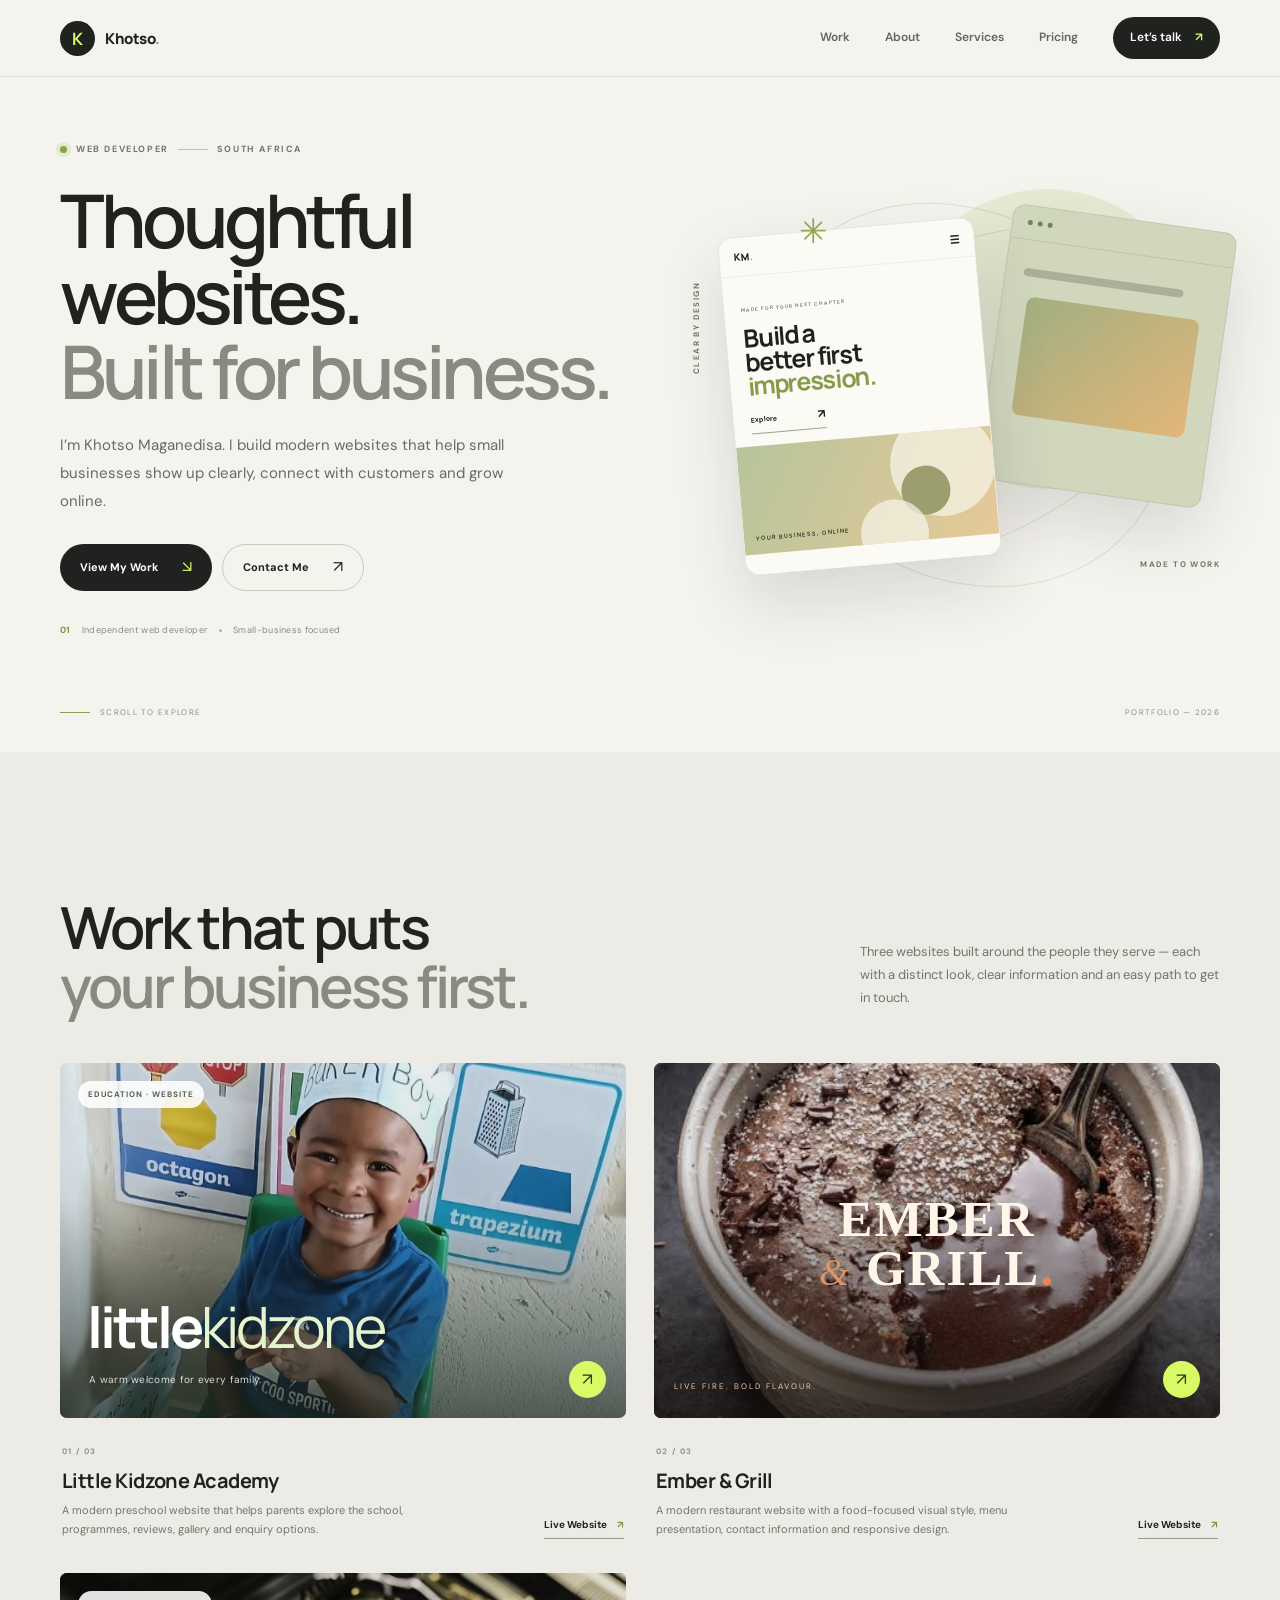
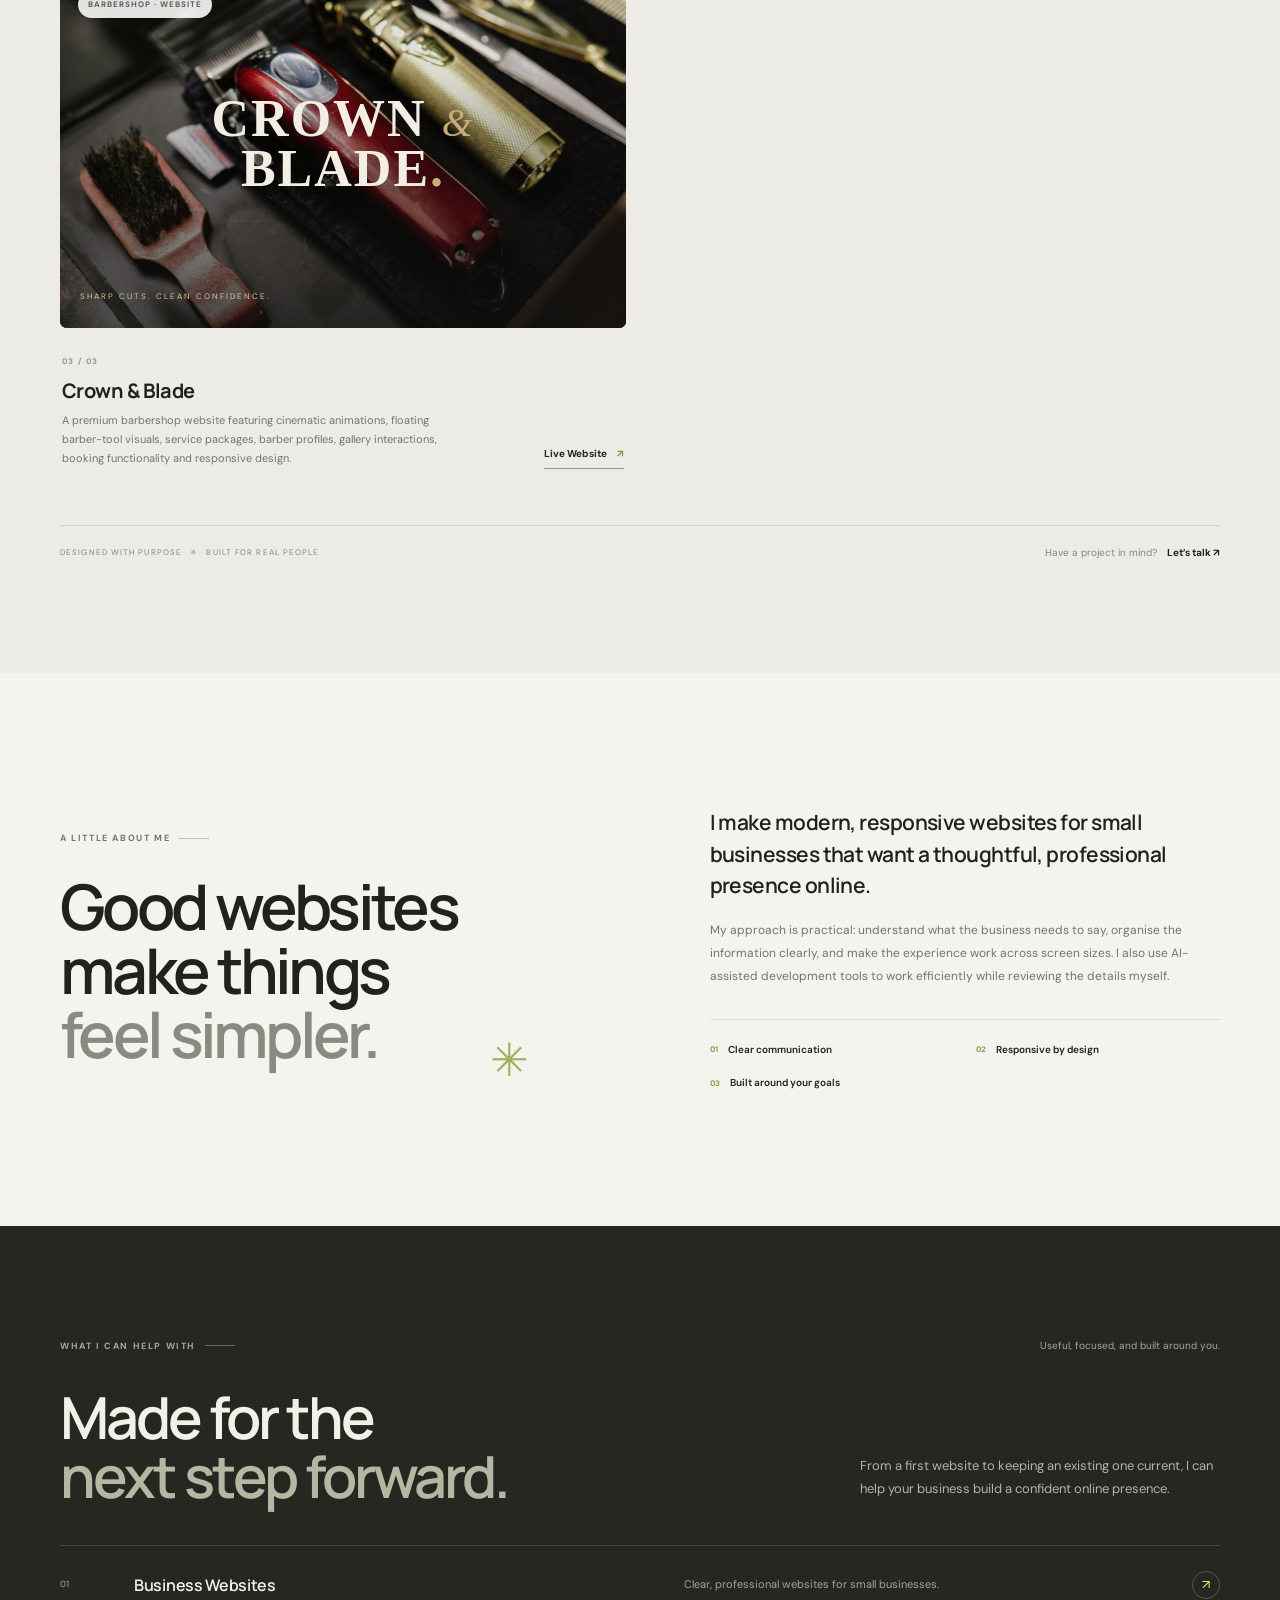
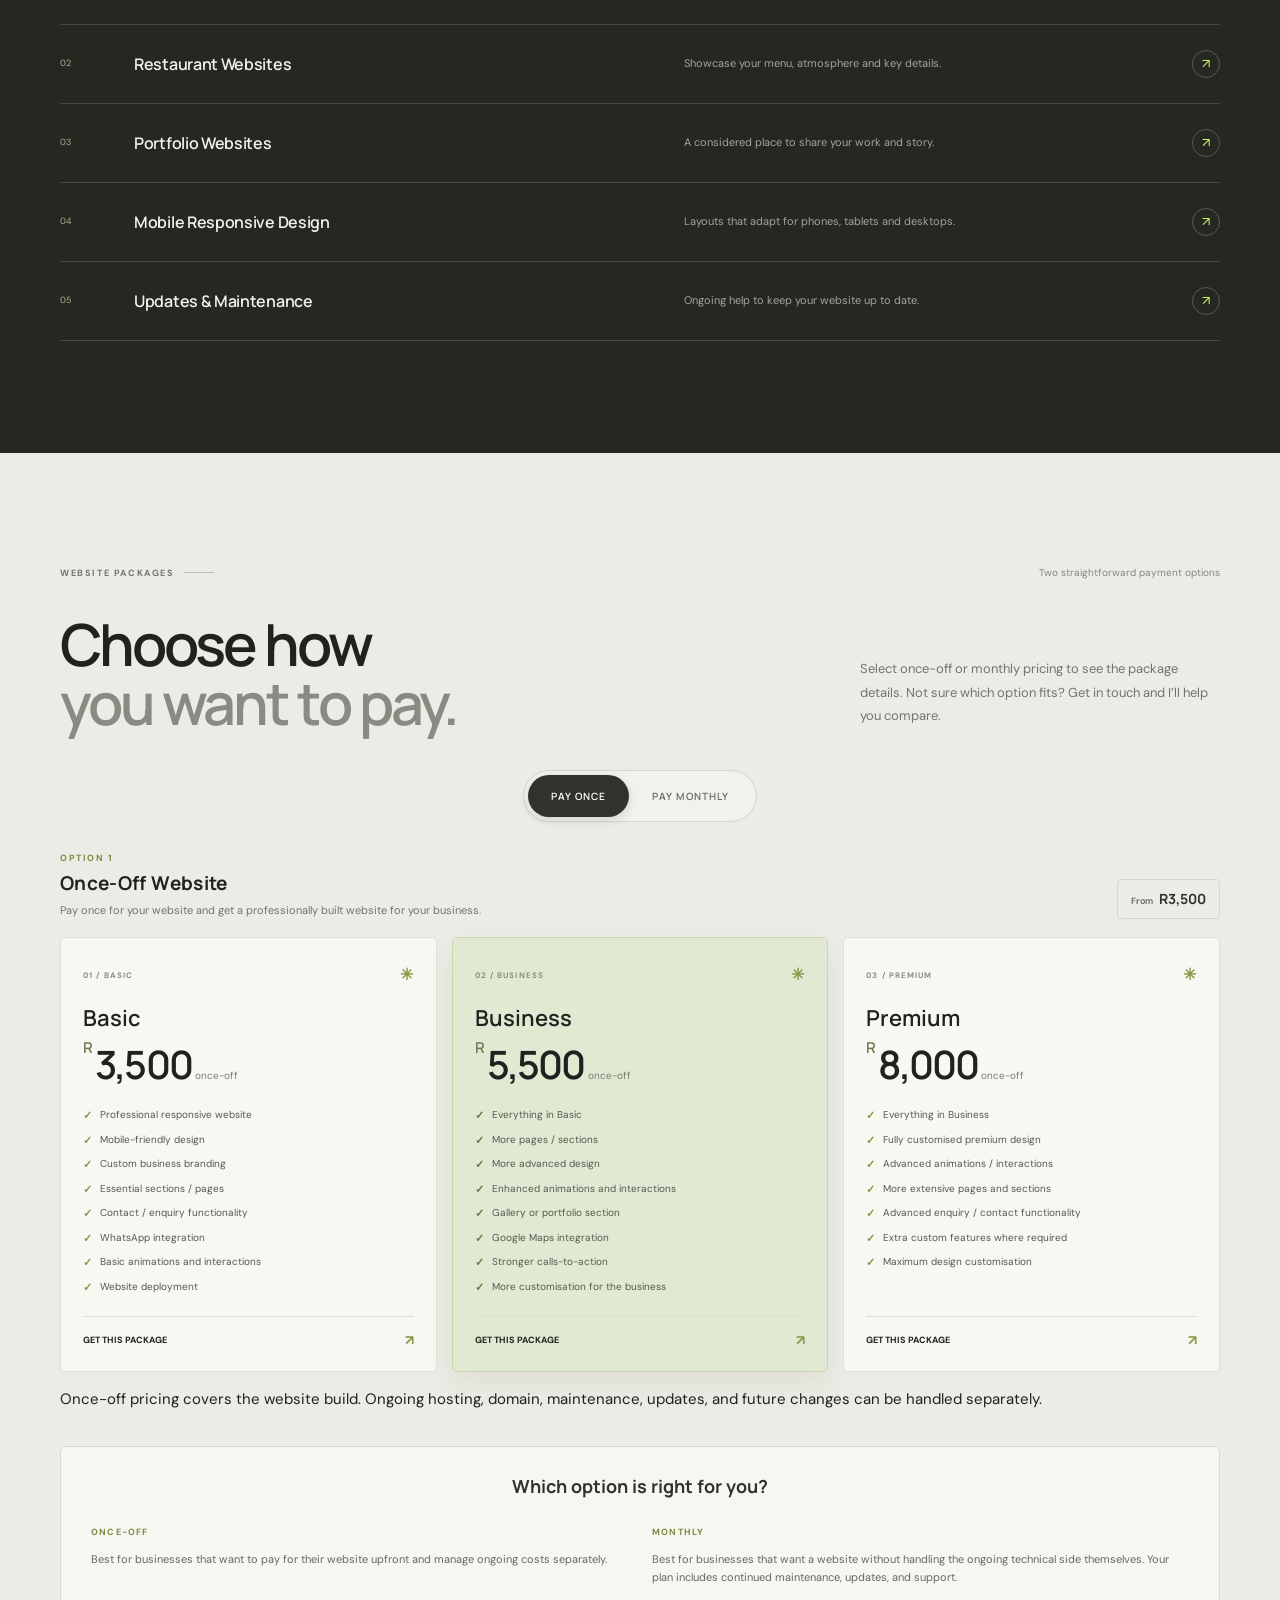
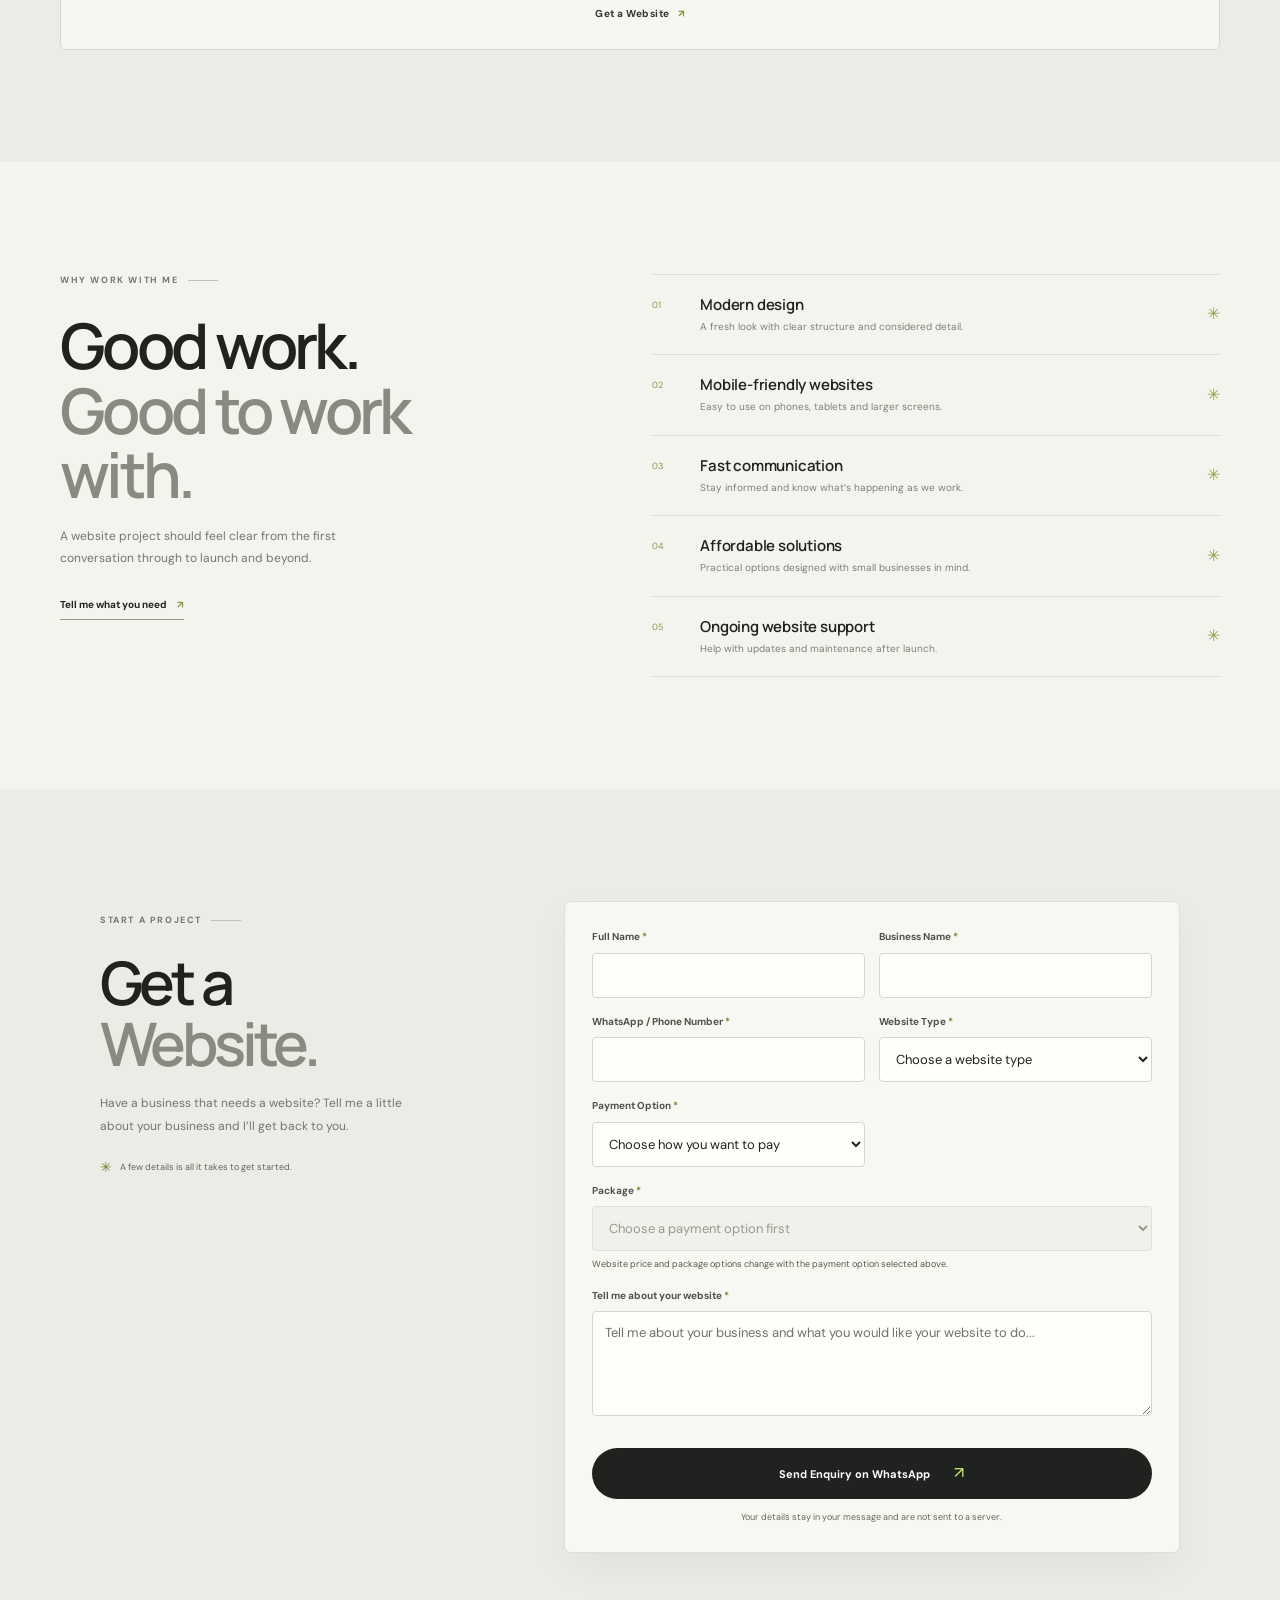
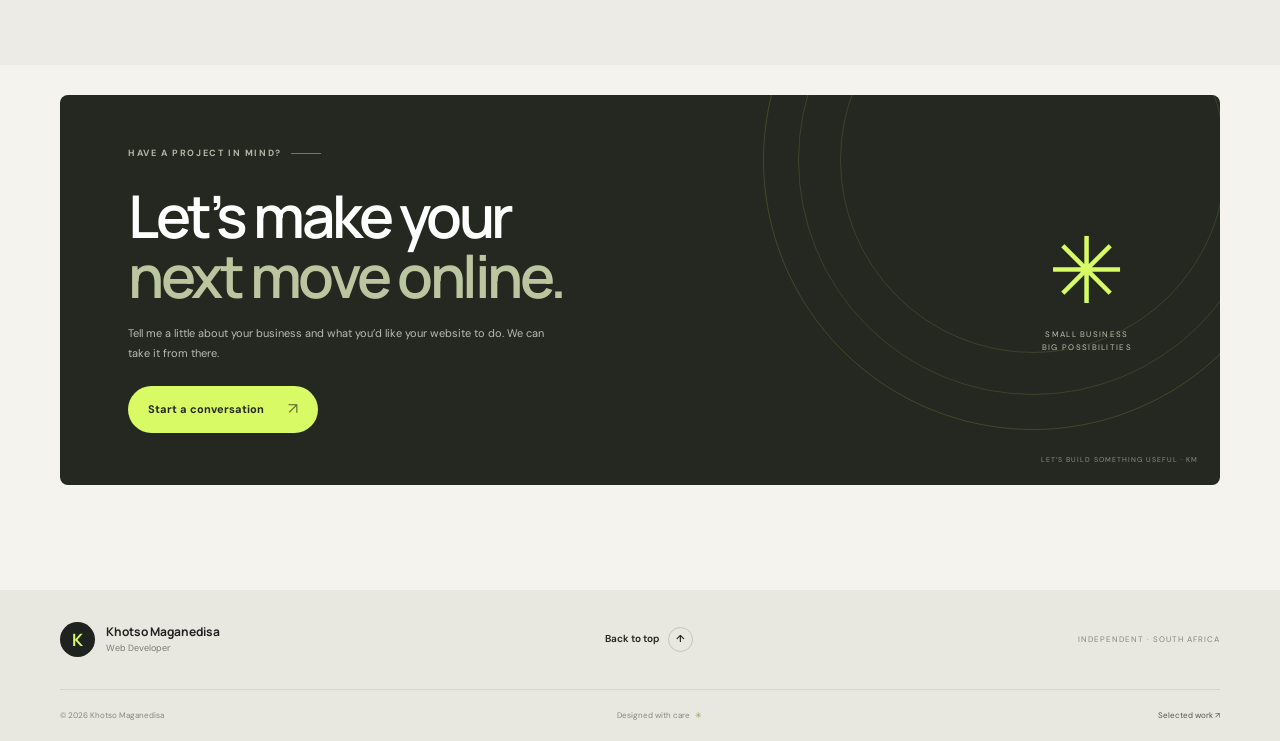
==== commit 89a173de: "Add files via upload" ====
--- a/index.html
+++ b/index.html
@@ -96,24 +96,30 @@
     </section>
 
     <section class="pricing section" id="pricing">
-      <div class="container"><div class="section-top reveal"><p class="eyebrow">WEBSITE PACKAGES <span class="eyebrow-line"></span></p><span class="section-aside">Two ways to get your website</span></div><div class="section-heading reveal"><h2>Choose how<br><span>you want to pay.</span></h2><p>Not sure which option is right for you? Contact me and I’ll recommend the package based on what your business needs.</p></div>
-        <section class="pricing-option-group reveal" aria-labelledby="once-off-title">
-          <div class="pricing-group-heading"><div><p class="eyebrow">OPTION 1</p><h3 id="once-off-title">ONCE-OFF WEBSITE</h3><p>Pay once — own your website with a once-off payment.</p></div><strong class="pricing-from">From <span>R3,500</span></strong></div>
+      <div class="container"><div class="section-top reveal"><p class="eyebrow">WEBSITE PACKAGES <span class="eyebrow-line"></span></p><span class="section-aside">Two straightforward payment options</span></div><div class="section-heading reveal"><h2>Choose how<br><span>you want to pay.</span></h2><p>Select once-off or monthly pricing to see the package details. Not sure which option fits? Get in touch and I’ll help you compare.</p></div>
+        <div class="pricing-switcher reveal" role="tablist" aria-label="Choose a website payment option">
+          <button class="pricing-tab is-active" id="tab-once-off" type="button" role="tab" aria-selected="true" aria-controls="once-off-group" tabindex="0" data-pricing-tab="once-off">PAY ONCE</button>
+          <button class="pricing-tab" id="tab-monthly" type="button" role="tab" aria-selected="false" aria-controls="monthly-group" tabindex="-1" data-pricing-tab="monthly">PAY MONTHLY</button>
+        </div>
+        <section class="pricing-option-group reveal is-visible" id="once-off-group" role="tabpanel" aria-labelledby="tab-once-off">
+          <div class="pricing-group-heading"><div><p class="eyebrow">OPTION 1</p><h3>Once-Off Website</h3><p>Pay once for your website and get a professionally built website for your business.</p></div><strong class="pricing-from">From <span>R3,500</span></strong></div>
           <div class="pricing-grid">
-            <article class="price-card"><div class="price-head"><span>01 / ESSENTIAL</span><span class="price-icon">✳</span></div><h3>Basic</h3><p class="price-value"><span>R</span>3,500<small> once-off</small></p><ul class="price-features"><li>Professional responsive website</li><li>Mobile-friendly design</li><li>Up to 3 pages</li><li>Contact / WhatsApp button</li><li>Basic SEO setup</li><li>Deployment</li></ul><a class="price-link" href="#get-website" data-payment-option="once-off" data-package="basic">Get Your Website <span>↗</span></a></article>
-            <article class="price-card price-featured"><div class="price-head"><span>02 / COMPLETE</span><span class="price-icon">✳</span></div><h3>Business</h3><p class="price-value"><span>R</span>5,500<small> once-off</small></p><ul class="price-features"><li>Everything in Basic</li><li>Up to 6 pages</li><li>Custom modern design</li><li>Contact / enquiry form</li><li>WhatsApp integration</li><li>Google Maps integration where relevant</li><li>Gallery, services or menu sections where relevant</li><li>Basic SEO setup</li><li>Deployment</li></ul><a class="price-link" href="#get-website" data-payment-option="once-off" data-package="business">Get Your Website <span>↗</span></a><span class="popular-tag">RECOMMENDED</span></article>
-            <article class="price-card"><div class="price-head"><span>03 / FULLY CUSTOM</span><span class="price-icon">✳</span></div><h3>Premium</h3><p class="price-value"><span>R</span>8,000<small> once-off</small></p><ul class="price-features"><li>Everything in Business</li><li>Larger / custom website</li><li>Advanced animations and interactions</li><li>More pages and sections</li><li>Advanced enquiry / contact functionality</li><li>More extensive customization</li><li>SEO and performance optimization</li><li>Deployment</li></ul><a class="price-link" href="#get-website" data-payment-option="once-off" data-package="premium">Get Your Website <span>↗</span></a></article>
+            <article class="price-card"><div class="price-head"><span>01 / BASIC</span><span class="price-icon">✳</span></div><h3>Basic</h3><p class="price-value"><span>R</span>3,500<small> once-off</small></p><ul class="price-features"><li>Professional responsive website</li><li>Mobile-friendly design</li><li>Custom business branding</li><li>Essential sections / pages</li><li>Contact / enquiry functionality</li><li>WhatsApp integration</li><li>Basic animations and interactions</li><li>Website deployment</li></ul><a class="price-link" href="#get-website" data-payment-option="once-off" data-package="basic">GET THIS PACKAGE <span>↗</span></a></article>
+            <article class="price-card price-featured"><div class="price-head"><span>02 / BUSINESS</span><span class="price-icon">✳</span></div><h3>Business</h3><p class="price-value"><span>R</span>5,500<small> once-off</small></p><ul class="price-features"><li>Everything in Basic</li><li>More pages / sections</li><li>More advanced design</li><li>Enhanced animations and interactions</li><li>Gallery or portfolio section</li><li>Google Maps integration</li><li>Stronger calls-to-action</li><li>More customisation for the business</li></ul><a class="price-link" href="#get-website" data-payment-option="once-off" data-package="business">GET THIS PACKAGE <span>↗</span></a></article>
+            <article class="price-card"><div class="price-head"><span>03 / PREMIUM</span><span class="price-icon">✳</span></div><h3>Premium</h3><p class="price-value"><span>R</span>8,000<small> once-off</small></p><ul class="price-features"><li>Everything in Business</li><li>Fully customised premium design</li><li>Advanced animations / interactions</li><li>More extensive pages and sections</li><li>Advanced enquiry / contact functionality</li><li>Extra custom features where required</li><li>Maximum design customisation</li></ul><a class="price-link" href="#get-website" data-payment-option="once-off" data-package="premium">GET THIS PACKAGE <span>↗</span></a></article>
           </div>
+          <p class="pricing-option-note">Once-off pricing covers the website build. Ongoing hosting, domain, maintenance, updates, and future changes can be handled separately.</p>
         </section>
-        <section class="pricing-option-group monthly-pricing-group reveal" aria-labelledby="monthly-title">
-          <div class="pricing-group-heading"><div><p class="eyebrow">OPTION 2</p><h3 id="monthly-title">MONTHLY WEBSITE PLAN</h3><p>Pay monthly — get your website with ongoing hosting, maintenance and support included.</p></div><strong class="pricing-from">From <span>R1,000/month</span></strong></div>
+        <section class="pricing-option-group reveal" id="monthly-group" role="tabpanel" aria-labelledby="tab-monthly" hidden>
+          <div class="pricing-group-heading"><div><p class="eyebrow">OPTION 2</p><h3>Monthly Website</h3><p>Get your website built and keep it maintained with ongoing support, updates, and management.</p></div><strong class="pricing-from">From <span>R4,000/month</span></strong></div>
           <div class="pricing-grid">
-            <article class="price-card"><div class="price-head"><span>01 / ESSENTIAL PLAN</span><span class="price-icon">✳</span></div><h3>Basic</h3><p class="price-value"><span>R</span>1,000<small> / month</small></p><ul class="price-features"><li>Professional website</li><li>Hosting</li><li>Website maintenance</li><li>Minor content updates</li><li>WhatsApp / contact functionality</li><li>Ongoing support</li></ul><a class="price-link" href="#get-website" data-payment-option="monthly" data-package="basic">Get Your Website <span>↗</span></a></article>
-            <article class="price-card price-featured"><div class="price-head"><span>02 / COMPLETE PLAN</span><span class="price-icon">✳</span></div><h3>Business</h3><p class="price-value"><span>R</span>2,000<small> / month</small></p><ul class="price-features"><li>Everything in Basic</li><li>More pages and customization</li><li>Website updates</li><li>Maintenance and support</li><li>Additional content changes</li><li>Business-focused features</li></ul><a class="price-link" href="#get-website" data-payment-option="monthly" data-package="business">Get Your Website <span>↗</span></a><span class="popular-tag">RECOMMENDED</span></article>
-            <article class="price-card"><div class="price-head"><span>03 / EXTENDED PLAN</span><span class="price-icon">✳</span></div><h3>Premium</h3><p class="price-value"><span>R</span>3,000<small> / month</small></p><ul class="price-features"><li>Everything in Business</li><li>Advanced customization</li><li>More frequent updates</li><li>Advanced features</li><li>Priority support</li><li>Ongoing maintenance</li></ul><a class="price-link" href="#get-website" data-payment-option="monthly" data-package="premium">Get Your Website <span>↗</span></a></article>
+            <article class="price-card"><div class="price-head"><span>01 / BASIC</span><span class="price-icon">✳</span></div><h3>Basic</h3><p class="price-value"><span>R</span>4,000<small> / month</small></p><ul class="price-features"><li>Professional responsive website</li><li>Mobile-friendly design</li><li>Custom business branding</li><li>Essential sections / pages</li><li>Contact / enquiry functionality</li><li>WhatsApp integration</li><li>Hosting management</li><li>Website maintenance</li><li>Basic content updates</li><li>Technical support</li></ul><a class="price-link" href="#get-website" data-payment-option="monthly" data-package="basic">START MONTHLY PLAN <span>↗</span></a></article>
+            <article class="price-card price-featured"><div class="price-head"><span>02 / BUSINESS</span><span class="price-icon">✳</span></div><h3>Business</h3><p class="price-value"><span>R</span>5,500<small> / month</small></p><ul class="price-features"><li>Everything in Basic</li><li>More pages / sections</li><li>More advanced design</li><li>Enhanced animations and interactions</li><li>Gallery or portfolio section</li><li>Google Maps integration</li><li>Ongoing website updates</li><li>Content changes</li><li>Priority support</li><li>Continued maintenance</li></ul><a class="price-link" href="#get-website" data-payment-option="monthly" data-package="business">START MONTHLY PLAN <span>↗</span></a></article>
+            <article class="price-card"><div class="price-head"><span>03 / PREMIUM</span><span class="price-icon">✳</span></div><h3>Premium</h3><p class="price-value"><span>R</span>7,000<small> / month</small></p><ul class="price-features"><li>Everything in Business</li><li>Fully customised premium website</li><li>Advanced animations / interactions</li><li>More extensive pages and sections</li><li>Advanced enquiry / contact functionality</li><li>Ongoing improvements</li><li>Regular updates and maintenance</li><li>Priority support</li><li>Additional custom features where appropriate</li></ul><a class="price-link" href="#get-website" data-payment-option="monthly" data-package="premium">START MONTHLY PLAN <span>↗</span></a></article>
           </div>
+          <p class="pricing-option-note">Monthly plans include ongoing website management, maintenance, updates, and support.</p>
         </section>
-        <p class="pricing-model-note reveal">Monthly website plans are an alternative to once-off payment, not an extra fee added to those prices.</p>
+        <div class="pricing-guidance reveal"><h3>Which option is right for you?</h3><div class="pricing-guidance-grid"><article><span>ONCE-OFF</span><p>Best for businesses that want to pay for their website upfront and manage ongoing costs separately.</p></article><article><span>MONTHLY</span><p>Best for businesses that want a website without handling the ongoing technical side themselves. Your plan includes continued maintenance, updates, and support.</p></article></div><a class="pricing-guidance-link" href="#get-website">Get a Website <span aria-hidden="true">↗</span></a></div>
       </div>
     </section>
 
@@ -171,7 +177,7 @@
               <select id="enquiry-budget" name="package" required disabled>
                 <option value="">Choose a payment option first</option>
               </select>
-              <p class="package-pricing-note">Website price depends on your selected payment option.<br><span>Monthly website plans include hosting, maintenance and support.</span></p>
+              <p class="package-pricing-note">Website price and package options change with the payment option selected above.</p>
             </div>
             <div class="form-field form-field-wide">
               <label for="enquiry-details">Tell me about your website <span aria-hidden="true">*</span></label>
--- a/pricing.css
+++ b/pricing.css
@@ -1,5 +1,18 @@
 /* Website packages */
 .pricing .section-heading{margin-bottom:38px}
+.pricing-switcher{display:flex;width:max-content;max-width:100%;margin:0 auto 30px;padding:4px;border:1px solid #d4d5cc;border-radius:999px;background:#f2f1eb}
+.pricing-tab{min-height:42px;padding:0 23px;border:0;border-radius:999px;background:transparent;color:#686b61;font:600 10px var(--display);letter-spacing:1px;cursor:pointer;transition:background .2s ease,color .2s ease,box-shadow .2s ease}
+.pricing-tab.is-active{background:#30332d;color:#fff;box-shadow:0 3px 10px rgba(24,28,21,.14)}
+.pricing-tab:focus-visible,.pricing-guidance-link:focus-visible{outline:3px solid #87974e;outline-offset:3px}
+.pricing-option-group[hidden]{display:none!important}
+.pricing-guidance{margin-top:34px;padding:27px 30px 24px;border:1px solid #d8d9d0;border-radius:6px;background:#f7f6f1;text-align:center}
+.pricing-guidance h3{margin:0 0 20px;color:#30332d;font:700 18px var(--display)}
+.pricing-guidance-grid{display:grid;grid-template-columns:repeat(2,minmax(0,1fr));gap:24px;text-align:left}
+.pricing-guidance-grid article span{color:#798b43;font-size:9px;font-weight:700;letter-spacing:1.2px}
+.pricing-guidance-grid article p{margin:7px 0 0;color:#66695f;font-size:11px;line-height:1.7}
+.pricing-guidance-link{display:inline-flex;align-items:center;gap:8px;margin-top:19px;color:#30332d;font-size:10px;font-weight:700;letter-spacing:.5px;text-decoration:none}
+.pricing-guidance-link span{color:#819345;transition:transform .2s ease}
+.pricing-guidance-link:hover span{transform:translate(2px,-2px)}
 .pricing-option-group+.pricing-option-group{margin-top:44px;padding-top:38px;border-top:1px solid #d4d5cc}
 .pricing-group-heading{display:flex;align-items:end;justify-content:space-between;gap:20px;margin-bottom:18px}
 .pricing-group-heading .eyebrow{margin:0 0 5px;color:#798b43}
@@ -22,5 +35,5 @@
 .price-featured{border-color:#cad6b0;box-shadow:0 12px 30px rgba(63,75,41,.08)}
 .price-featured .popular-tag{right:14px;background:#74883d;letter-spacing:1px}
 @media(max-width:900px){.pricing-grid{grid-template-columns:repeat(2,minmax(0,1fr))}.pricing-grid>.price-card:last-child{grid-column:1/-1;width:calc(50% - 8px);justify-self:center}}
-@media(max-width:680px){.pricing .section-heading{margin-bottom:28px}.pricing-grid{grid-template-columns:1fr;gap:12px}.pricing-grid .price-card{padding:20px 18px 17px}.pricing-grid>.price-card:last-child{grid-column:auto;width:auto;justify-self:stretch}.price-features{gap:8px;margin:14px 0 18px;font-size:11px}}
+@media(max-width:680px){.pricing .section-heading{margin-bottom:28px}.pricing-switcher{margin-bottom:22px}.pricing-tab{min-height:40px;padding:0 18px;font-size:9px}.pricing-guidance{margin-top:25px;padding:22px 18px}.pricing-guidance h3{font-size:16px}.pricing-guidance-grid{grid-template-columns:1fr;gap:14px}.pricing-guidance-grid article p{font-size:11px}.pricing-grid{grid-template-columns:1fr;gap:12px}.pricing-grid .price-card{padding:20px 18px 17px}.pricing-grid>.price-card:last-child{grid-column:auto;width:auto;justify-self:stretch}.price-features{gap:8px;margin:14px 0 18px;font-size:11px}}
 @media(max-width:680px){.pricing-option-group+.pricing-option-group{margin-top:32px;padding-top:29px}.pricing-group-heading{align-items:start;flex-direction:column;gap:11px}.pricing-group-heading h3{font-size:17px}.pricing-group-heading div>p:last-child{font-size:10px}.pricing-from{padding:7px 10px}.pricing-from span{font-size:13px}.pricing-model-note{margin-top:20px;font-size:9px}}
